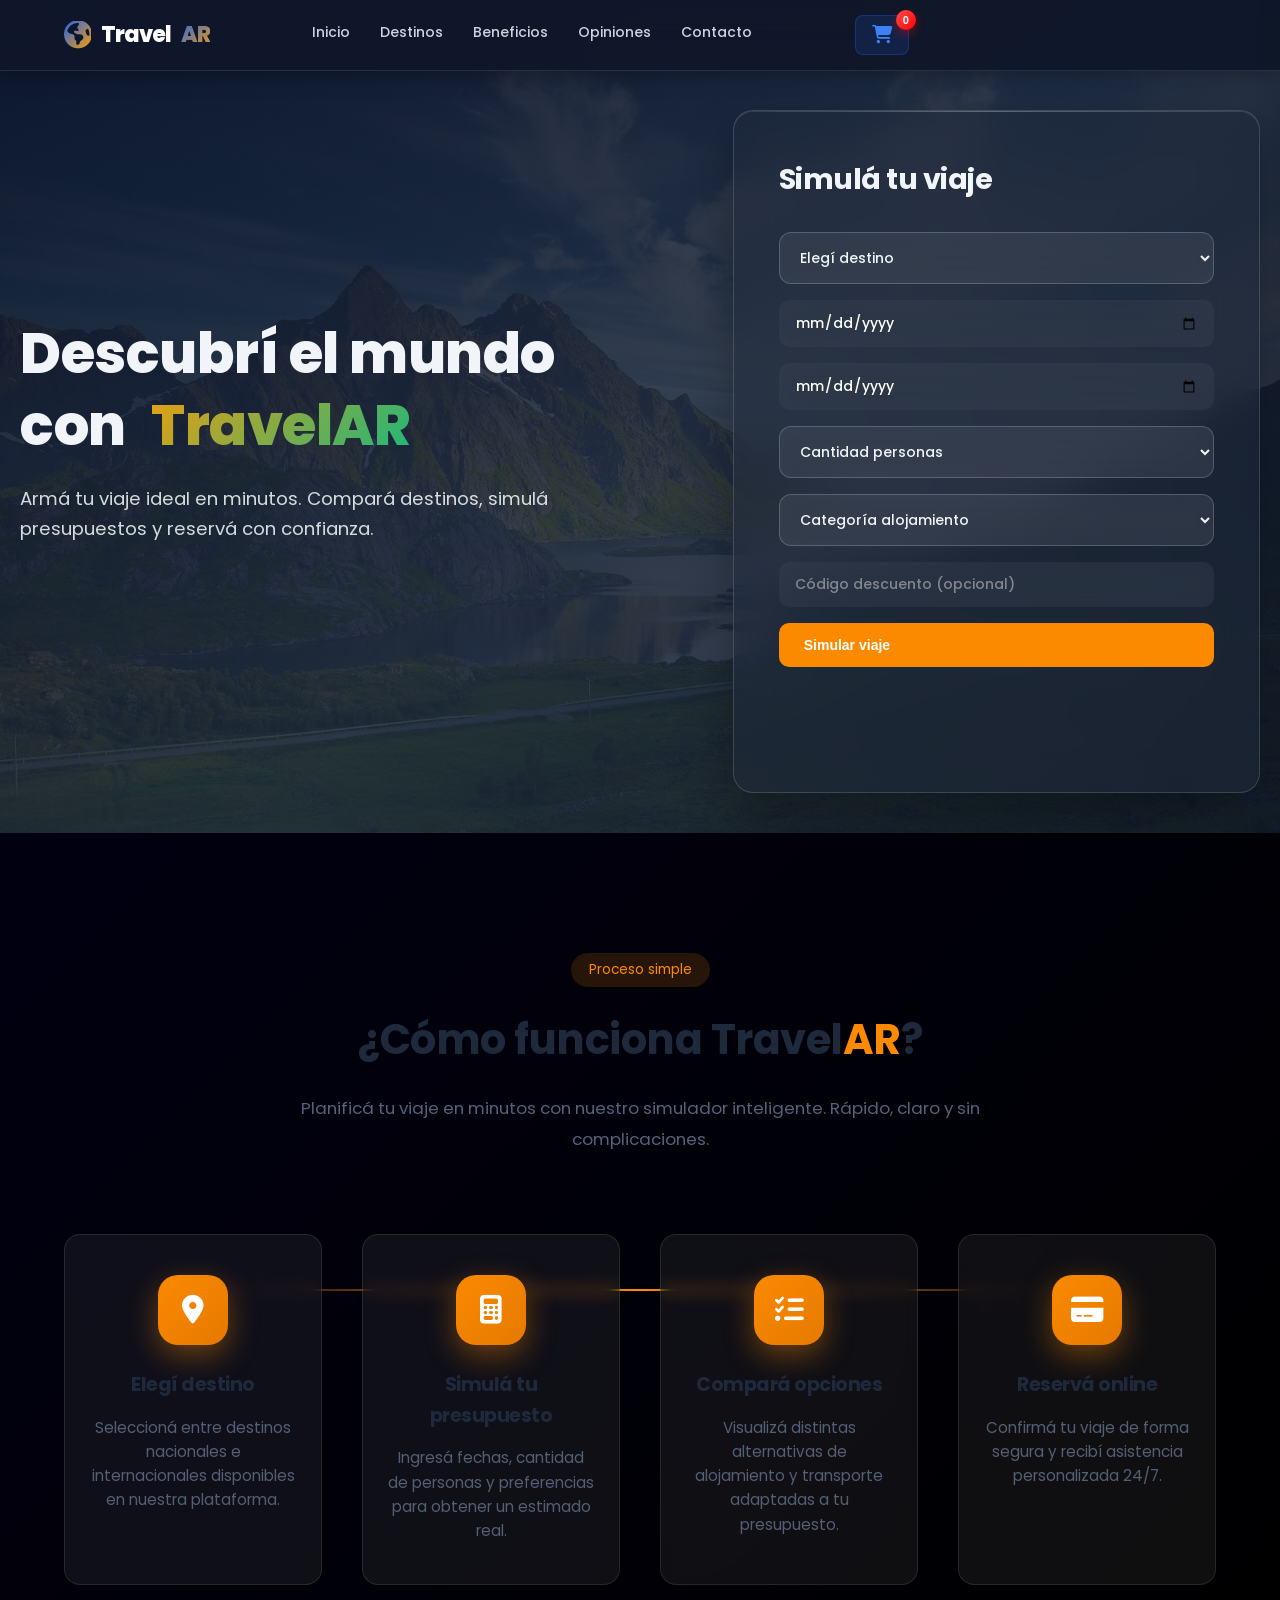
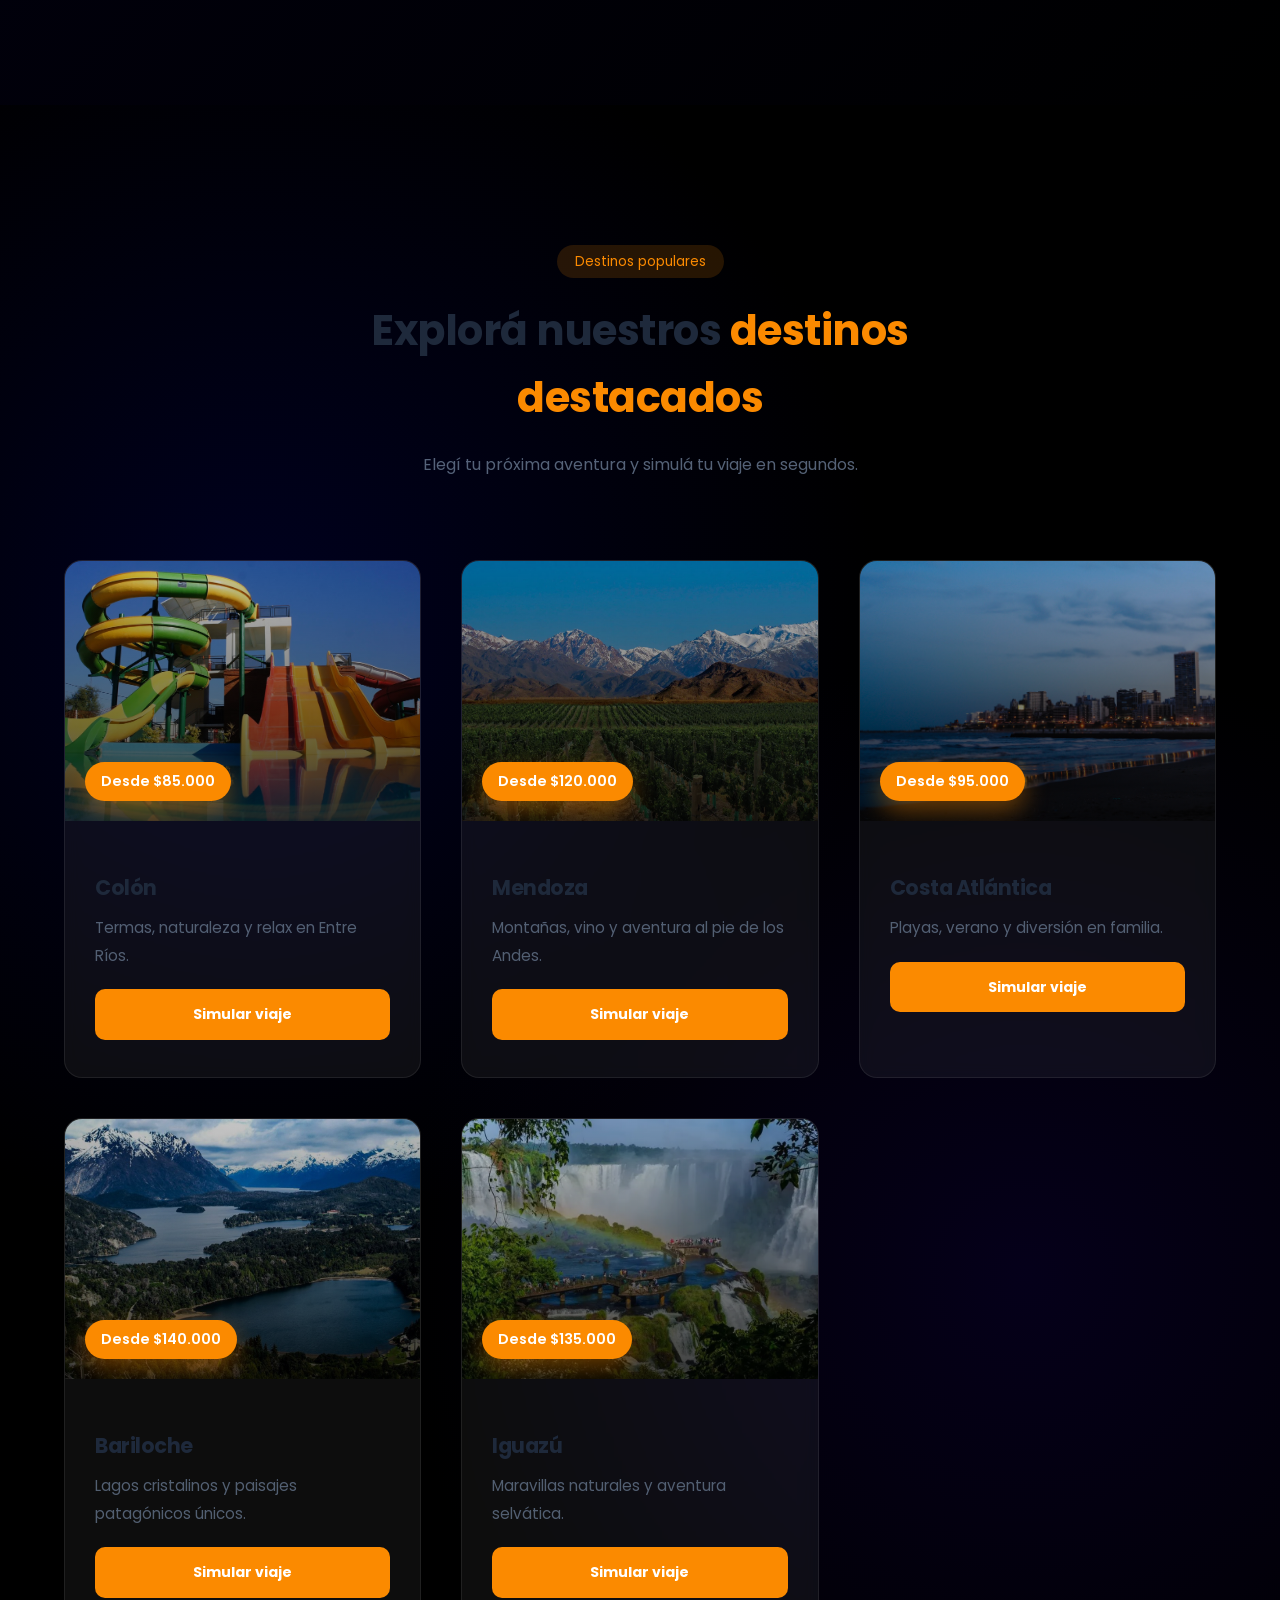
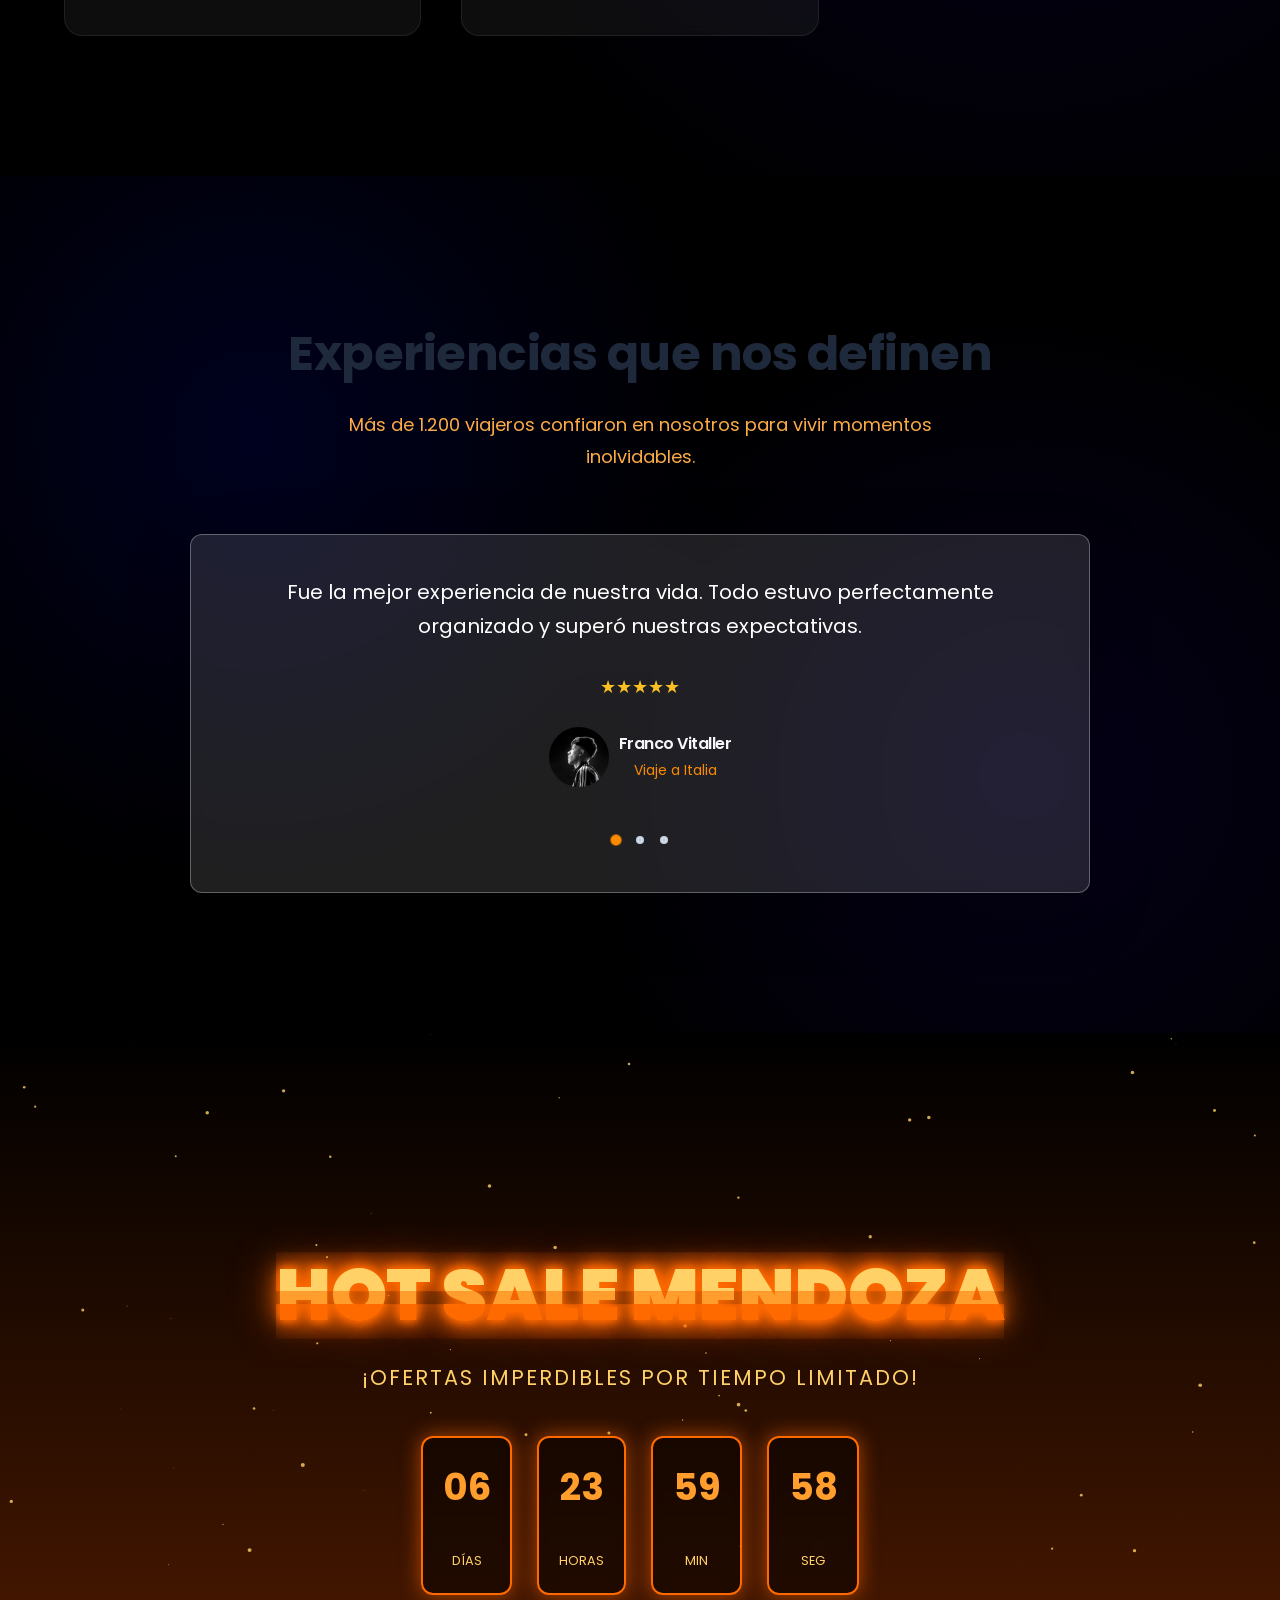
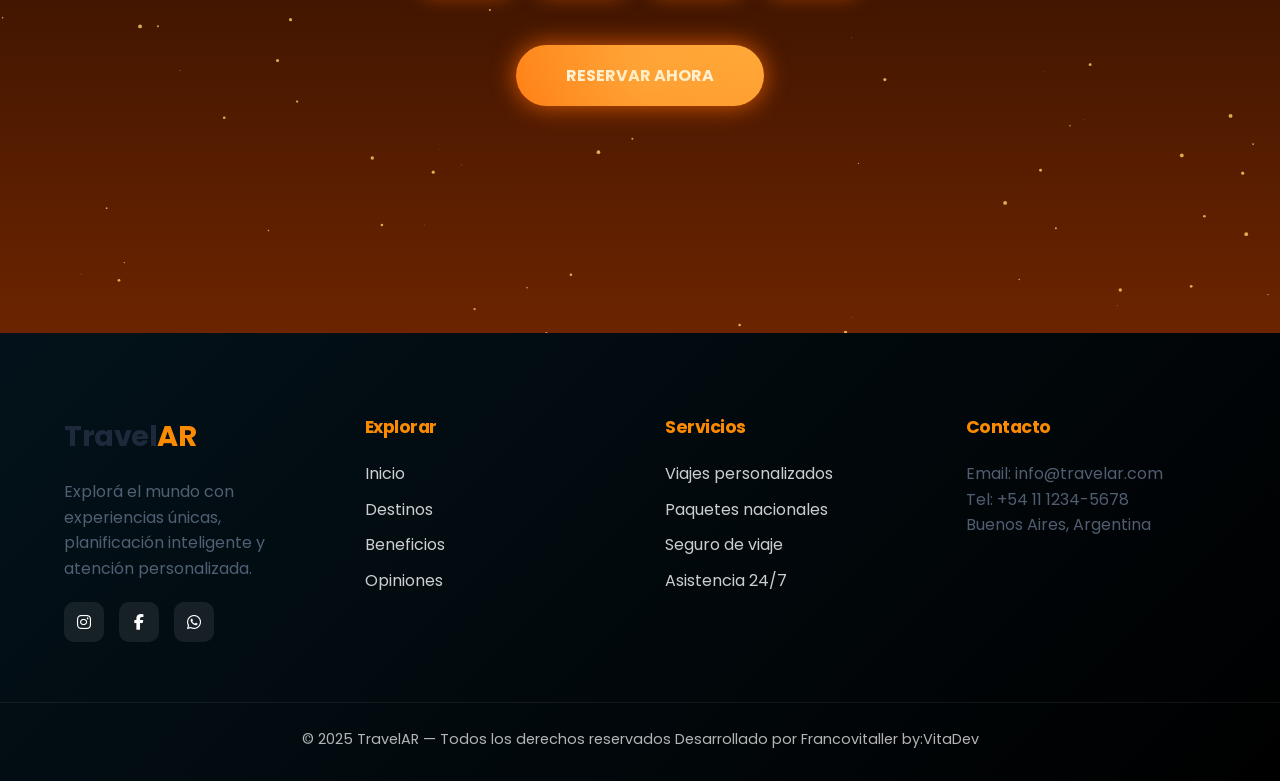
==== index.html @ c43ec0ed "TravelAR - Website" ====
<!DOCTYPE html>
<html lang="es">

<head>
    <meta charset="UTF-8">
    <title>TravelAR | Planificá tu próximo destino</title>
    <meta name="viewport" content="width=device-width, initial-scale=1.0">
    <!-- iconos y mas -->
    <link rel="stylesheet" href="https://cdnjs.cloudflare.com/ajax/libs/font-awesome/6.5.0/css/all.min.css">
    <!-- Google Fonts -->
    <link href="https://fonts.googleapis.com/css2?family=Poppins:wght@300;400;600;700&display=swap" rel="stylesheet">
    <!-- JS -->
    <script src="./scripts/logicareserva.js" defer></script>
    <script src="./scripts/app.js" defer></script>
    <script src="./scripts/animaciones.js" defer></script>
    <!-- CSS -->
    <link rel="stylesheet" href="./css/estilos.css">
</head>

<body>

    <header class="navbar">
        <div class="container nav-wrapper">

            <div class="logo">
                <i class="fa-solid fa-earth-americas"></i>
                Travel<span>AR</span>
            </div>

            <nav class="nav-menu">
                <a href="#inicio">Inicio</a>
                <a href="#destinos">Destinos</a>
                <a href="#beneficios">Beneficios</a>
                <a href="#opiniones">Opiniones</a>
                <a href="#contacto">Contacto</a>
            </nav>

<button id="abrirCarrito" class="btn-nav">
    <i class="fa-solid fa-cart-shopping"></i>
    <span id="contadorCarrito">0</span>
</button>

                    <span></span>
                    <span></span>
                    <span></span>
                </div>
            </div>

        </div>
    </header>

    <!-- hero  -->
<section class="hero-premium">

    <div class="hero-bg"></div>

    <div class="container hero-wrapper">

        <div class="hero-left">
            <h1>
                Descubrí el mundo con
                <span>TravelAR</span>
            </h1>

            <p>
                Armá tu viaje ideal en minutos. Compará destinos,
                simulá presupuestos y reservá con confianza.
            </p>
        </div>

        <div class="hero-right glass-card">
            <h3>Simulá tu viaje</h3>

            <form id="formHero" class="hero-mini-form">

                <select id="heroDestino" required>
                    <option value="">Elegí destino</option>
                </select>

                <input type="date" id="heroFechaCheckin" placeholder="Check-in" required>

                <input type="date" id="heroFechaCheckout" placeholder="Check-out" required>

                <select id="heroPersonas" required>
                    <option value="">Cantidad personas</option>
                    <option value="1">1 Persona</option>
                    <option value="2">2 Personas</option>
                    <option value="3">3 Personas</option>
                    <option value="4">4 Personas</option>
                    <option value="5">5 Personas</option>
                    <option value="6">6+ Personas</option>
                </select>

                <select id="heroCategoria" required>
                    <option value="">Categoría alojamiento</option>
                    <option value="economico">Económico</option>
                    <option value="premium">Premium</option>
                    <option value="lujo">Lujo</option>
                </select>

                <input type="text" id="heroCodigoDescuento" placeholder="Código descuento (opcional)">

                <button type="submit" id="btnSimularHero" class="btn-primary">
                    Simular viaje
                </button>

            </form>

            <div id="infoDestinoHero" class="destino-info"></div>

        </div>
    </div>
</section>

<div id="carritoDrawer" class="drawer">
    <div class="drawer-content">
        <div class="drawer-header">
            <h3>Tu carrito</h3>
            <button id="cerrarDrawer" class="btn-close">✕</button>
        </div>
        <div id="carritoItems" class="drawer-body">
        </div>
        <div class="drawer-footer">
            <div class="drawer-total">
                <strong>Total:</strong> <span id="carritoTotal">$0</span>
            </div>
            <button id="irCheckout" class="btn-primary" disabled>Ir a Pagar</button>
        </div>
    </div>
</div>
    <section class="section-how" id="como-funciona">
        <div class="container how-container">
            <div class="how-header">
                <span class="section-badge">Proceso simple</span>
                <h2>¿Cómo funciona Travel<span>AR</span>?</h2>
                <p>Planificá tu viaje en minutos con nuestro simulador inteligente. Rápido, claro y sin complicaciones.
                </p>
            </div>
            <div class="how-steps">
                <div class="how-step-card">
                    <div class="how-icon">
                        <i class="fa-solid fa-location-dot"></i>
                    </div>
                    <h3>Elegí destino</h3>
                    <p>Seleccioná entre destinos nacionales e internacionales disponibles en nuestra plataforma.</p>
                </div>
                <div class="how-step-card">
                    <div class="how-icon">
                        <i class="fa-solid fa-calculator"></i>
                    </div>
                    <h3>Simulá tu presupuesto</h3>
                    <p>Ingresá fechas, cantidad de personas y preferencias para obtener un estimado real.</p>
                </div>
                <div class="how-step-card">
                    <div class="how-icon">
                        <i class="fa-solid fa-list-check"></i>
                    </div>
                    <h3>Compará opciones</h3>
                    <p>Visualizá distintas alternativas de alojamiento y transporte adaptadas a tu presupuesto.</p>
                </div>

                <div class="how-step-card">
                    <div class="how-icon">
                        <i class="fa-solid fa-credit-card"></i>
                    </div>
                    <h3>Reservá online</h3>
                    <p>Confirmá tu viaje de forma segura y recibí asistencia personalizada 24/7.</p>
                </div>

            </div>

        </div>
    </section>
    <section class="section-destinos" id="destinos">
        <div class="container destinos-container">
            <div class="destinos-header">
                <span class="section-badge">Destinos populares</span>
                <h2>Explorá nuestros <span>destinos destacados</span></h2>
                <p>Elegí tu próxima aventura y simulá tu viaje en segundos.</p>
            </div>
            <div class="destinos-grid">
                <div class="destino-card">
                    <div class="destino-img">
                        <img src="./assets/colonentrerios.jpg" alt="Colón Entre Ríos">
                        <div class="destino-overlay"></div>
                        <div class="destino-precio">Desde $85.000</div>
                    </div>
                    <div class="destino-info">
                        <h3>Colón</h3>
                        <p>Termas, naturaleza y relax en Entre Ríos.</p>
                        <a href="#" class="btn-primary destino-btn">Simular viaje</a>
                    </div>
                </div>
                <div class="destino-card">
                    <div class="destino-img">
                        <img src="./assets/mendoza argentina.webp" alt="Mendoza Argentina">
                        <div class="destino-overlay"></div>
                        <div class="destino-precio">Desde $120.000</div>
                    </div>
                    <div class="destino-info">
                        <h3>Mendoza</h3>
                        <p>Montañas, vino y aventura al pie de los Andes.</p>
                        <a href="#" class="btn-primary destino-btn">Simular viaje</a>
                    </div>
                </div>
                <div class="destino-card">
                    <div class="destino-img">
                        <img src="./assets/Costa-Argentina-1920-4.jpg" alt="Costa Atlántica">
                        <div class="destino-overlay"></div>
                        <div class="destino-precio">Desde $95.000</div>
                    </div>
                    <div class="destino-info">
                        <h3>Costa Atlántica</h3>
                        <p>Playas, verano y diversión en familia.</p>
                        <a href="#" class="btn-primary destino-btn">Simular viaje</a>
                    </div>
                </div>
                <div class="destino-card">
                    <div class="destino-img">
                        <img src="./assets/1920_bariloche.jpg" alt="Bariloche Patagonia">
                        <div class="destino-overlay"></div>
                        <div class="destino-precio">Desde $140.000</div>
                    </div>
                    <div class="destino-info">
                        <h3>Bariloche</h3>
                        <p>Lagos cristalinos y paisajes patagónicos únicos.</p>
                        <a href="#" class="btn-primary destino-btn">Simular viaje</a>
                    </div>
                </div>
                <div class="destino-card">
                    <div class="destino-img">
                        <img src="./assets/cataratas-del-iguazu.webp" alt="Cataratas del Iguazú">
                        <div class="destino-overlay"></div>
                        <div class="destino-precio">Desde $135.000</div>
                    </div>
                    <div class="destino-info">
                        <h3>Iguazú</h3>
                        <p>Maravillas naturales y aventura selvática.</p>
                        <a href="#" class="btn-primary destino-btn">Simular viaje</a>
                    </div>
                </div>

            </div>

        </div>
    </section>
    <!-- section de comentarios de la gente -->


    <section class="seccion-mate">
        <div class="contenedor-pampa">

            <div class="encabezado-obelisco efecto-messi">
                <h2>Experiencias que nos definen</h2>
                <p>Más de 1.200 viajeros confiaron en nosotros para vivir momentos inolvidables.</p>
            </div>

            <div class="tarjeta-tilcara efecto-messi">

                <div class="historia-iguazu activa-maradona">
                    <p class="texto-calafate">
                        Fue la mejor experiencia de nuestra vida. Todo estuvo perfectamente organizado y superó nuestras
                        expectativas.
                    </p>
                    <div class="estrellas-cordoba">★★★★★</div>
                    <div class="cliente-rosario">
                        <img src="./assets/FOTO DE PERFIL.jpg" alt="cliente">
                        <div>
                            <h4>Franco Vitaller</h4>
                            <span>Viaje a Italia</span>
                        </div>
                    </div>
                </div>

                <div class="historia-iguazu">
                    <p class="texto-calafate">
                        Atención impecable y destinos increíbles. Sin dudas volveríamos a viajar con ellos.
                    </p>
                    <div class="estrellas-cordoba">★★★★★</div>
                    <div class="cliente-rosario">
                        <img src="https://i.pravatar.cc/100?img=12" alt="cliente">
                        <div>
                            <h4>Carlos Méndez</h4>
                            <span>Viaje a Grecia</span>
                        </div>
                    </div>
                </div>

                <div class="historia-iguazu">
                    <p class="texto-calafate">
                        Todo fluyó perfecto. Desde la reserva hasta el regreso, fue una experiencia premium.
                    </p>
                    <div class="estrellas-cordoba">★★★★★</div>
                    <div class="cliente-rosario">
                        <img src="https://i.pravatar.cc/100?img=45" alt="cliente">
                        <div>
                            <h4>Lucía Fernández</h4>
                            <span>Viaje a Japón</span>
                        </div>
                    </div>
                </div>

                <div class="puntos-lanus">
                    <span class="punto-bondi activo-maradona"></span>
                    <span class="punto-bondi"></span>
                    <span class="punto-bondi"></span>
                </div>

            </div>
        </div>
    </section>

    <section class="hero-section">

        <div class="parallax-bg"></div>
        <canvas id="particles"></canvas>
        <div class="overlay"></div>

        <div class="hero-content">

            <h1 class="glitch" data-text="HOT SALE MENDOZA">
                HOT SALE MENDOZA
            </h1>

            <p class="subtitle">
                ¡OFERTAS IMPERDIBLES POR TIEMPO LIMITADO!
            </p>

            <div class="countdown">
                <div class="time-box">
                    <h2 id="days">00</h2>
                    <span>DÍAS</span>
                </div>
                <div class="time-box">
                    <h2 id="hours">00</h2>
                    <span>HORAS</span>
                </div>
                <div class="time-box">
                    <h2 id="minutes">00</h2>
                    <span>MIN</span>
                </div>
                <div class="time-box">
                    <h2 id="seconds">00</h2>
                    <span>SEG</span>
                </div>
            </div>

            <a href="#" class="cta-button">
                RESERVAR AHORA
            </a>

        </div>
    </section>
    <footer id="contacto" class="footer">
        <div class="container footer-grid">

            <!-- Marca -->
            <div class="footer-brand">
                <h3>Travel<span>AR</span></h3>
                <p>Explorá el mundo con experiencias únicas, planificación inteligente y atención personalizada.</p>

                <div class="footer-social">
                    <a href="#"><i class="fa-brands fa-instagram"></i></a>
                    <a href="#"><i class="fa-brands fa-facebook-f"></i></a>
                    <a href="#"><i class="fa-brands fa-whatsapp"></i></a>
                </div>
            </div>

            <!-- Enlaces -->
            <div>
                <h4>Explorar</h4>
                <ul>
                    <li><a href="#inicio">Inicio</a></li>
                    <li><a href="#destinos">Destinos</a></li>
                    <li><a href="#beneficios">Beneficios</a></li>
                    <li><a href="#opiniones">Opiniones</a></li>
                </ul>
            </div>

            <!-- Servicios -->
            <div>
                <h4>Servicios</h4>
                <ul>
                    <li><a href="#">Viajes personalizados</a></li>
                    <li><a href="#">Paquetes nacionales</a></li>
                    <li><a href="#">Seguro de viaje</a></li>
                    <li><a href="#">Asistencia 24/7</a></li>
                </ul>
            </div>

            <!-- Contacto -->
            <div>
                <h4>Contacto</h4>
                <p>Email: info@travelar.com</p>
                <p>Tel: +54 11 1234-5678</p>
                <p>Buenos Aires, Argentina</p>
            </div>

        </div>

        <div class="footer-bottom">
            © 2025 TravelAR — Todos los derechos reservados Desarrollado por Francovitaller by:VitaDev
        </div>
    </footer>

</body>

</html>
---- css/estilos.css ----
:root {
    --primary: #2563eb;
    --primary-dark: #1e40af;
    --primary-light: #3b82f6;
    --secondary: #f59e0b;
    --accent: #10b981;
    --danger: #ef4444;
    --warning: #f97316;
    --success: #22c55e;
    --light: #f8fafc;
    --lighter: #f1f5f9;
    --gray: #64748b;
    --gray-dark: #334155;
    --dark: #1e293b;
    --darker: #0f172a;
    --transition: all 0.3s cubic-bezier(0.4, 0, 0.2, 1);
    --transition-slow: all 0.5s cubic-bezier(0.4, 0, 0.2, 1);
    --shadow: 0 4px 6px rgba(0, 0, 0, 0.1);
    --shadow-lg: 0 10px 25px rgba(0, 0, 0, 0.15);
    --shadow-xl: 0 20px 40px rgba(0, 0, 0, 0.2);
}

* {
    margin: 0;
    padding: 0;
    box-sizing: border-box;
}

html {
    scroll-behavior: smooth;
}

body {
    font-family: 'Poppins', sans-serif;
    background: linear-gradient(135deg, var(--darker) 0%, var(--dark) 100%);
    color: var(--gray-dark);
    padding-top: 70px;
    min-height: 100vh;
    line-height: 1.6;
}

.container {
    width: 90%;
    max-width: 1400px;
    margin: auto;
}

h1, h2, h3, h4, h5, h6 {
    color: var(--dark);
    font-weight: 700;
    letter-spacing: -0.5px;
}

h1 {
    font-size: 3.5rem;
    line-height: 1.2;
}

h2 {
    font-size: 2.5rem;
    margin-bottom: 30px;
    text-align: center;
}

h3 {
    font-size: 1.875rem;
}

p {
    color: var(--gray);
    line-height: 1.8;
}

/* 
   BOTONES
    */

.btn-primary {
    background: linear-gradient(135deg, var(--primary) 0%, var(--primary-light) 100%);
    color: white;
    padding: 12px 28px;
    border-radius: 8px;
    border: none;
    cursor: pointer;
    transition: var(--transition);
    text-decoration: none;
    font-weight: 600;
    font-size: 14px;
    display: inline-flex;
    align-items: center;
    gap: 8px;
    position: relative;
    overflow: hidden;
}

.btn-primary::before {
    content: '';
    position: absolute;
    top: 0;
    left: -100%;
    width: 100%;
    height: 100%;
    background: rgba(255,255,255,0.2);
    transition: var(--transition);
}

.btn-primary:hover {
    transform: translateY(-2px);
    box-shadow: 0 12px 24px rgba(37, 99, 235, 0.4);
}

.btn-primary:hover::before {
    left: 100%;
}

.btn-secondary {
    background: rgba(255, 255, 255, 0.1);
    border: 1.5px solid rgba(255, 255, 255, 0.3);
    color: white;
    padding: 11px 24px;
    border-radius: 8px;
    transition: var(--transition);
    text-decoration: none;
    font-weight: 600;
    font-size: 14px;
    display: inline-flex;
    align-items: center;
    gap: 8px;
}

.btn-secondary:hover {
    background: rgba(255, 255, 255, 0.15);
    border-color: rgba(255, 255, 255, 0.5);
    transform: translateY(-2px);
}

/* 
   NAVBAR
    */

.navbar {
    position: fixed;
    top: 0;
    width: 100%;
    z-index: 999;
    background: rgba(15, 23, 42, 0.8);
    backdrop-filter: blur(20px);
    border-bottom: 1px solid rgba(255, 255, 255, 0.1);
    transition: var(--transition);
    box-shadow: 0 4px 20px rgba(0, 0, 0, 0.3);
}

.navbar:hover {
    background: rgba(15, 23, 42, 0.95);
}

.nav-wrapper {
    display: flex;
    align-items: center;
    justify-content: space-between;
    padding: 15px 0;
}

.logo {
    font-size: 22px;
    font-weight: 800;
    letter-spacing: -1px;
    color: white;
    display: flex;
    align-items: center;
    gap: 10px;
    cursor: pointer;
    transition: var(--transition);
}

.logo:hover {
    transform: scale(1.05);
}

.logo i {
    font-size: 28px;
    background: linear-gradient(135deg, var(--primary) 0%, var(--secondary) 100%);
    -webkit-background-clip: text;
    -webkit-text-fill-color: transparent;
    background-clip: text;
}

.logo span {
    background: linear-gradient(135deg, var(--primary) 0%, var(--secondary) 100%);
    -webkit-background-clip: text;
    -webkit-text-fill-color: transparent;
    background-clip: text;
}

.nav-menu {
    display: flex;
    gap: 35px;
    list-style: none;
}

.nav-menu a {
    color: rgba(248, 250, 252, 0.8);
    text-decoration: none;
    font-weight: 500;
    font-size: 14px;
    transition: var(--transition);
    position: relative;
    padding-bottom: 5px;
}

.nav-menu a::after {
    content: '';
    position: absolute;
    bottom: 0;
    left: 0;
    width: 0;
    height: 2px;
    background: linear-gradient(90deg, var(--primary), var(--secondary));
    transition: var(--transition);
}

.nav-menu a:hover {
    color: white;
}

.nav-menu a:hover::after {
    width: 100%;
}

.btn-nav {
    background: rgba(37, 99, 235, 0.15);
    border: 1px solid rgba(37, 99, 235, 0.3);
    color: var(--primary-light);
    padding: 10px 16px;
    border-radius: 8px;
    cursor: pointer;
    transition: var(--transition);
    font-size: 18px;
    position: relative;
    display: flex;
    align-items: center;
    gap: 8px;
}

.btn-nav:hover {
    background: rgba(37, 99, 235, 0.25);
    border-color: rgba(37, 99, 235, 0.5);
    transform: translateY(-2px);
}

.btn-nav span {
    background: var(--danger);
    color: white;
    border-radius: 50%;
    width: 20px;
    height: 20px;
    display: flex;
    align-items: center;
    justify-content: center;
    font-size: 11px;
    font-weight: 700;
}

.logo i {
    color: #f59e0b;
}

.nav-menu {
    display: flex;
    align-items: center;
    gap: 30px;
}

.nav-menu a {
    position: relative;
    text-decoration: none;
    font-size: 14px;
    font-weight: 500;
    color: #cbd5e1;
    transition: 0.3s ease;
}
.nav-menu a:hover {
    color: #ffffff;
}
.nav-menu a::after {
    content: "";
    position: absolute;
    left: 0;
    bottom: -6px;
    width: 0%;
    height: 2px;
    background: linear-gradient(90deg, #f59e0b, #f97316);
    transition: 0.3s ease;
}

.nav-menu a:hover::after {
    width: 100%;
}


#btnCarrito {
    margin-left: 25px;
}

#btnCarrito {
    position: relative;
    color: #cbd5e1;
    background: rgba(255,255,255,0.08);
    border: 1px solid rgba(255,255,255,0.15);
    backdrop-filter: blur(8px);
    padding: 10px 14px;
    border-radius: 12px;
    font-size: 18px;
    cursor: pointer;
    transition: all 0.3s ease;
}

#btnCarrito:hover {
    background: rgba(255,255,255,0.15);
    transform: translateY(-2px);
}

/* Badge contador */
#contadorCarrito {
    position: absolute;
    top: -6px;
    right: -8px;
    background: linear-gradient(135deg, #ff4d4d, #ff0000);
    color: white;
    font-size: 11px;
    font-weight: 600;
    padding: 4px 7px;
    border-radius: 50%;
    box-shadow: 0 4px 10px rgba(255,0,0,0.4);
}

/* =========================
   DRAWER PREMIUM
========================= */

.drawer {
    position: fixed;
    top: 0;
    right: -420px;
    width: 380px;
    height: 100vh;

    background: linear-gradient(
        180deg,
        #0f172a 0%,
        #111827 100%
    );

    color: #f1f5f9;

    box-shadow: -15px 0 40px rgba(0,0,0,0.45);
    transition: right 0.4s cubic-bezier(.77,0,.18,1);
    z-index: 9999;

    display: flex;
    flex-direction: column;
}

.drawer.open {
    right: 0;
}


.drawer-header {
    padding: 25px;
    border-bottom: 1px solid rgba(255,255,255,0.08);

    display: flex;
    justify-content: space-between;
    align-items: center;
}

.drawer-header h3 {
    font-size: 20px;
    font-weight: 600;
    letter-spacing: 0.5px;
}

#cerrarDrawer {
    background: none;
    border: none;
    color: #cbd5e1;
    font-size: 18px;
    cursor: pointer;
    transition: 0.3s ease;
}

#cerrarDrawer:hover {
    color: #ffffff;
    transform: rotate(90deg);
}

/* Containers */
.checkout-container,
.confirmacion-container,
.mis-reservas-container {
    padding: 40px 0 80px;
}

/* Checkout layout */
.checkout-content {
    display: grid;
    grid-template-columns: 1fr 360px;
    gap: 28px;
    align-items: start;
}

.checkout-form {
    background: linear-gradient(180deg, rgba(255,255,255,0.02), rgba(255,255,255,0.015));
    border: 1px solid rgba(255,255,255,0.04);
    padding: 26px;
    border-radius: 12px;
    box-shadow: var(--shadow-lg);
}

.checkout-resumen-side .sticky-resumen {
    position: sticky;
    top: 100px;
    background: rgba(255,255,255,0.02);
    padding: 18px;
    border-radius: 10px;
    border: 1px solid rgba(255,255,255,0.04);
}

.checkout-header {
    display: flex;
    align-items: center;
    justify-content: space-between;
    gap: 20px;
    margin-bottom: 20px;
}

.checkout-header h1 {
    font-size: 1.9rem;
    color: white;
}

.checkout-steps {
    list-style: none;
    display: flex;
    gap: 10px;
    align-items: center;
}

.checkout-steps .step {
    background: rgba(255,255,255,0.03);
    color: rgba(255,255,255,0.7);
    padding: 8px 12px;
    border-radius: 10px;
    font-weight: 600;
    font-size: 13px;
}

.checkout-steps .step.active {
    background: linear-gradient(90deg, var(--primary), var(--secondary));
    color: white;
    box-shadow: var(--shadow);
}

/* Form groups */
.form-group {
    margin-bottom: 14px;
}

.form-group label {
    display: block;
    font-size: 13px;
    color: rgba(255,255,255,0.85);
    margin-bottom: 6px;
    font-weight: 600;
}

.form-group input,
.form-group select {
    width: 100%;
    padding: 10px 12px;
    border-radius: 8px;
    border: 1px solid rgba(255,255,255,0.06);
    background: rgba(255,255,255,0.02);
    color: white;
    outline: none;
    transition: var(--transition);
}

.form-group input:focus,
.form-group select:focus {
    border-color: rgba(37,99,235,0.6);
    box-shadow: 0 6px 18px rgba(59,130,246,0.06);
}

.form-row {
    display: flex;
    gap: 12px;
}

.btn-large {
    padding: 14px 20px;
    font-size: 15px;
}

/* Resumen lateral */
.resumen-lateral {
    display: flex;
    flex-direction: column;
    gap: 12px;
}

.resumen-lateral .resumen-item {
    display: flex;
    justify-content: space-between;
    padding: 10px;
    border-radius: 8px;
    background: rgba(255,255,255,0.015);
    color: rgba(255,255,255,0.9);
}

.resumen-lateral .total-final {
    font-weight: 800;
    font-size: 1.15rem;
    color: white;
}

/* Confirmación */
.confirmacion-header {
    text-align: center;
    margin-bottom: 26px;
}

.confirmacion-header .icono-exito {
    width: 84px;
    height: 84px;
    border-radius: 50%;
    background: linear-gradient(135deg, rgba(34,197,94,0.12), rgba(16,185,129,0.08));
    display: inline-flex;
    align-items: center;
    justify-content: center;
    margin-bottom: 10px;
    color: var(--accent);
    font-size: 34px;
    box-shadow: 0 10px 30px rgba(16,185,129,0.06);
}

.confirmacion-content {
    display: grid;
    grid-template-columns: 1fr;
    gap: 18px;
}

.confirmacion-seccion {
    background: rgba(255,255,255,0.02);
    border: 1px solid rgba(255,255,255,0.04);
    padding: 18px;
    border-radius: 10px;
}

.confirmacion-datos .dato-item {
    display: flex;
    justify-content: space-between;
    padding: 8px 0;
    border-bottom: 1px dashed rgba(255,255,255,0.03);
}

.confirmacion-datos .dato-item:last-child { border-bottom: none; }

.reservas-confirmadas .reserva-card {
    display: flex;
    gap: 12px;
    align-items: center;
    padding: 12px;
    border-radius: 8px;
    background: rgba(255,255,255,0.015);
    margin-bottom: 10px;
}

.reservas-confirmadas .reserva-card img {
    width: 76px;
    height: 56px;
    object-fit: cover;
    border-radius: 6px;
}

.confirmacion-acciones {
    display: flex;
    gap: 12px;
    margin-top: 6px;
}

.confirmacion-notas {
    margin-top: 6px;
    background: rgba(255,255,255,0.015);
    padding: 12px;
    border-radius: 10px;
}

/* Mis reservas */
.historial-reservas {
    display: grid;
    grid-template-columns: repeat(auto-fit, minmax(260px, 1fr));
    gap: 16px;
    margin-top: 18px;
}

.historial-reservas .reserva-item {
    background: rgba(255,255,255,0.02);
    padding: 12px;
    border-radius: 10px;
    border: 1px solid rgba(255,255,255,0.04);
    display: flex;
    flex-direction: column;
    gap: 10px;
}

.reserva-item .meta {
    display: flex;
    justify-content: space-between;
    gap: 8px;
    align-items: center;
}

.mis-reservas-header h1 {
    display: flex;
    gap: 10px;
    align-items: center;
    color: white;
}

/* Responsive */
@media (max-width: 900px) {
    .checkout-content {
        grid-template-columns: 1fr;
    }

    .checkout-resumen-side {
        order: 2;
    }

    .checkout-form { padding: 18px; }
}

@media (max-width: 480px) {
    .form-row { flex-direction: column; }
    .checkout-steps { gap: 6px; font-size: 12px; }
}

/* =========================
   CONTENIDO
========================= */

#drawerContenido {
    flex: 1;
    overflow-y: auto;
    padding: 25px;
}

/* Estilo automático para cada item renderizado */
#drawerContenido > div {
    background: rgba(255,255,255,0.05);
    border: 1px solid rgba(255,255,255,0.08);
    padding: 15px;
    border-radius: 14px;
    margin-bottom: 15px;
    transition: 0.3s ease;
}

#drawerContenido > div:hover {
    background: rgba(255,255,255,0.08);
    transform: translateY(-3px);
}

/* Texto */
#drawerContenido p {
    margin: 4px 0;
    font-size: 14px;
}

/* Botón eliminar */
#drawerContenido button {
    margin-top: 8px;
    background: rgba(255,0,0,0.15);
    border: none;
    color: #ff6b6b;
    padding: 6px 10px;
    border-radius: 8px;
    cursor: pointer;
    font-size: 12px;
    transition: 0.3s ease;
}

#drawerContenido button:hover {
    background: rgba(255,0,0,0.3);
    color: white;
}

/* Scroll personalizado */
#drawerContenido::-webkit-scrollbar {
    width: 6px;
}

#drawerContenido::-webkit-scrollbar-thumb {
    background: rgba(255,255,255,0.2);
    border-radius: 10px;
}

/* =========================
   FOOTER
========================= */

.drawer-footer {
    padding: 25px;
    border-top: 1px solid rgba(255,255,255,0.08);
}

.drawer-footer p {
    font-size: 15px;
    font-weight: 500;
    margin-bottom: 15px;
}

/* Total destacado */
#drawerTotal {
    font-size: 18px;
    font-weight: 700;
    color: #fbbf24;
}

/* Botón checkout premium */
.drawer-footer .btn-primary {
    width: 100%;
    padding: 12px;
    border-radius: 12px;
    font-weight: 600;
    font-size: 14px;

    background: linear-gradient(135deg, #f59e0b, #f97316);
    border: none;
    transition: 0.3s ease;
}

.drawer-footer .btn-primary:hover {
    transform: translateY(-2px);
    box-shadow: 0 10px 25px rgba(249,115,22,0.4);
}

.hero-premium {
    position: relative;
    background-image: url(/assets/Heroweb-travelar.jpg);
    background-size: cover;
    background-position: center;
    background-repeat: no-repeat;
    height: auto;
    display: flex;
    align-items: center;
    justify-content: center;
    color: white;
    overflow: hidden;
    padding: 40px 20px;
}

.hero-premium::before {
    content: "";
    position: absolute;
    inset: 0;
    background: linear-gradient(135deg,
            rgba(15, 23, 42, 0.92) 0%,
            rgba(30, 41, 59, 0.88) 50%,
            rgba(15, 23, 42, 0.90) 100%);
    z-index: 1;
}

.hero-premium>* {
    position: relative;
    z-index: 2;
}

.hero-wrapper {
    display: grid;
    grid-template-columns: 1.2fr 1fr;
    gap: 80px;
    align-items: center;
    max-width: 1400px;
    width: 100%;
    margin: 0 auto;
}

.hero-left {
    animation: slideInLeft 0.8s cubic-bezier(0.34, 1.56, 0.64, 1);
}

.hero-left h1 {
    font-size: 3.5rem;
    font-weight: 800;
    line-height: 1.2;
    margin-bottom: 20px;
    letter-spacing: -0.5px;
    color: #f1f5f9;
}

.hero-left h1 span {
    display: inline-block;
    background: linear-gradient(135deg, var(--secondary) 0%, var(--accent) 100%);
    -webkit-background-clip: text;
    -webkit-text-fill-color: transparent;
    background-clip: text;
    position: relative;
    padding: 5px 15px;
}

.hero-left p {
    font-size: 1.15rem;
    line-height: 1.6;
    color: rgba(248, 250, 252, 0.85);
    margin: 20px 0 40px 0;
    max-width: 550px;
    animation: fadeUp 1.2s ease 0.3s both;
}

.hero-buttons {
    display: flex;
    gap: 20px;
    margin-bottom: 50px;
    flex-wrap: wrap;
    animation: fadeUp 1.4s ease 0.4s both;
}

.btn-outline {
    border: 2px solid rgba(248, 250, 252, 0.4);
    padding: 14px 32px;
    border-radius: 10px;
    color: #f1f5f9;
    text-decoration: none;
    font-weight: 600;
    font-size: 15px;
    transition: var(--transition);
    position: relative;
    overflow: hidden;
}

.btn-outline::before {
    content: '';
    position: absolute;
    inset: 0;
    background: rgba(255, 255, 255, 0.1);
    opacity: 0;
    transition: opacity var(--transition);
}

.btn-outline:hover {
    border-color: var(--secondary);
    transform: translateY(-4px);
    box-shadow: 0 10px 30px rgba(245, 158, 11, 0.2);
}

.hero-stats {
    display: flex;
    gap: 60px;
    animation: fadeUp 1.6s ease 0.5s both;
    margin-top: 30px;
}

.hero-stat-item {
    display: flex;
    flex-direction: column;
}

.hero-stat-item h3 {
    font-size: 2rem;
    font-weight: 800;
    background: linear-gradient(135deg, var(--secondary), var(--accent));
    -webkit-background-clip: text;
    -webkit-text-fill-color: transparent;
    background-clip: text;
    margin-bottom: 5px;
}

.hero-stat-item p {
    font-size: 13px;
    color: rgba(248, 250, 252, 0.7);
    font-weight: 500;
    text-transform: uppercase;
    letter-spacing: 0.5px;
}

.glass-card {
    background: rgba(30, 41, 59, 0.50);
    backdrop-filter: blur(20px);
    border: 1px solid rgba(248, 250, 252, 0.15);
    border-radius: 20px;
    padding: 45px;
    box-shadow: 0 25px 50px rgba(0, 0, 0, 0.3),
                inset 0 1px 0 rgba(255, 255, 255, 0.1);
    animation: slideInRight 0.8s cubic-bezier(0.34, 1.56, 0.64, 1);
    position: relative;
    overflow: hidden;
}

.glass-card::before {
    content: '';
    position: absolute;
    top: 0;
    left: 0;
    right: 0;
    height: 1px;
    background: linear-gradient(90deg, transparent, rgba(255,255,255,0.2), transparent);
}

.glass-card h3 {
    font-size: 1.8rem;
    font-weight: 700;
    margin-bottom: 30px;
    color: #f1f5f9;
    letter-spacing: -0.5px;
}

.hero-mini-form {
    display: flex;
    flex-direction: column;
    gap: 16px;
}

.hero-mini-form input,
.hero-mini-form select {
    padding: 14px 16px;
    border-radius: 12px;
    border: 1.5px solid rgba(248, 250, 252, 0.2);
    background: rgba(255, 255, 255, 0.08);
    color: #f1f5f9;
    backdrop-filter: blur(10px);
    font-size: 14px;
    font-weight: 500;
    transition: var(--transition);
}

.hero-mini-form input::placeholder,
.hero-mini-form select::placeholder {
    color: rgba(248, 250, 252, 0.5);
}

.hero-mini-form input:focus,
.hero-mini-form select:focus {
    outline: none;
    border-color: var(--secondary);
    background: rgba(255, 255, 255, 0.12);
    box-shadow: 0 0 0 3px rgba(245, 158, 11, 0.1);
    transform: translateY(-2px);
}

#heroResultado {
    margin-top: 25px;
    animation: slideDown 0.5s cubic-bezier(0.34, 1.56, 0.64, 1);
}

.hero-cotizacion {
    background: rgba(255, 255, 255, 0.06);
    backdrop-filter: blur(15px);
    border: 1px solid rgba(248, 250, 252, 0.12);
    padding: 25px;
    border-radius: 16px;
    color: #f1f5f9;
    box-shadow: 0 15px 35px rgba(0, 0, 0, 0.2),
                inset 0 1px 0 rgba(255, 255, 255, 0.08);
}

.resumen-linea {
    display: flex;
    justify-content: space-between;
    align-items: center;
    margin: 12px 0;
    padding: 8px 0;
    font-size: 14px;
    color: rgba(248, 250, 252, 0.85);
}

.resumen-linea strong {
    font-weight: 600;
}

.resumen-linea.total {
    font-weight: 800;
    font-size: 20px;
    color: #f1f5f9;
    padding-top: 15px;
    margin-top: 15px;
    border-top: 1px solid rgba(248, 250, 252, 0.1);
}

.resumen-linea.total span {
    background: linear-gradient(135deg, var(--secondary), var(--accent));
    -webkit-background-clip: text;
    -webkit-text-fill-color: transparent;
    background-clip: text;
    font-weight: 800;
}

.resumen-linea.descuento {
    color: var(--accent);
    font-weight: 600;
}

.cuotas {
    margin-top: 15px;
    padding-top: 15px;
    border-top: 1px solid rgba(248, 250, 252, 0.1);
    font-size: 13px;
    color: rgba(248, 250, 252, 0.7);
    font-weight: 500;
}

@keyframes fadeIn {
    from {
        opacity: 0;
        transform: translateY(10px);
    }
    to {
        opacity: 1;
        transform: translateY(0);
    }
}

@keyframes fadeUp {
    from {
        opacity: 0;
        transform: translateY(30px);
    }
    to {
        opacity: 1;
        transform: translateY(0);
    }
}

@keyframes slideInLeft {
    from {
        opacity: 0;
        transform: translateX(-60px);
    }
    to {
        opacity: 1;
        transform: translateX(0);
    }
}

@keyframes slideInRight {
    from {
        opacity: 0;
        transform: translateX(60px);
    }
    to {
        opacity: 1;
        transform: translateX(0);
    }
}

@keyframes slideDown {
    from {
        opacity: 0;
        transform: translateY(-10px);
    }
    to {
        opacity: 1;
        transform: translateY(0);
    }
}

/* =========================
   ALERTS & NOTIFICATIONS
========================= */

.alert {
    padding: 16px 20px;
    border-radius: 12px;
    margin: 15px 0;
    border-left: 4px solid;
    display: flex;
    align-items: center;
    gap: 12px;
    animation: slideDown 0.5s ease;
    font-size: 14px;
    font-weight: 500;
}

.alert-error {
    background: rgba(239, 68, 68, 0.1);
    border-left-color: var(--danger);
    color: #fecaca;
}

.alert-success {
    background: rgba(16, 185, 129, 0.1);
    border-left-color: var(--success);
    color: #86efac;
}

.alert-info {
    background: rgba(59, 130, 246, 0.1);
    border-left-color: var(--primary);
    color: #bfdbfe;
}

.alert-warning {
    background: rgba(245, 158, 11, 0.1);
    border-left-color: var(--warning);
    color: #fcd34d;
}

/* =========================
   FORM INPUTS & SELECT
========================= */

input[type="text"],
input[type="email"],
input[type="tel"],
input[type="date"],
input[type="number"],
select,
textarea {
    padding: 12px 16px;
    border: 1.5px solid var(--gray-3);
    border-radius: 10px;
    background: rgba(255, 255, 255, 0.05);
    color: #ffffff;
    font-size: 14px;
    font-family: inherit;
    transition: var(--transition);
}

input[type="text"]::placeholder,
input[type="email"]::placeholder,
input[type="tel"]::placeholder,
select::placeholder,
textarea::placeholder {
    color: rgba(222, 222, 223, 0.5);
}

input[type="text"]:focus,
input[type="email"]:focus,
input[type="tel"]:focus,
input[type="date"]:focus,
input[type="number"]:focus,
select:focus,
textarea:focus {
    outline: none;
    border-color: var(--primary);
    background: rgba(80, 80, 80, 0.08);
    box-shadow: 0 0 0 3px rgba(37, 99, 235, 0.1);
}

input[type="checkbox"],
input[type="radio"] {
    width: 18px;
    height: 18px;
    margin-right: 8px;
    cursor: pointer;
    accent-color: var(--secondary);
}
.extras-list {
    list-style: none;
    display: flex;
    color: #000000;
    flex-wrap: wrap;
}

/* =========================
   CARDS & COMPONENTS
========================= */

.card {
    background: rgba(30, 41, 59, 0.4);
    border: 1px solid rgba(248, 250, 252, 0.1);
    border-radius: 16px;
    padding: 24px;
    transition: var(--transition);
}

.card:hover {
    border-color: rgba(248, 250, 252, 0.2);
    background: rgba(30, 41, 59, 0.5);
    transform: translateY(-4px);
    box-shadow: 0 15px 40px rgba(0, 0, 0, 0.2);
}

.card-header {
    font-size: 18px;
    font-weight: 700;
    margin-bottom: 16px;
    color: #f1f5f9;
}

.card-body {
    font-size: 14px;
    color: rgba(248, 250, 252, 0.8);
    line-height: 1.6;
}

/* =========================
   STEPS & PROGRESS
========================= */

.steps-container {
    display: flex;
    gap: 20px;
    margin-bottom: 40px;
    justify-content: space-between;
    position: relative;
}

.steps-container::before {
    content: '';
    position: absolute;
    top: 20px;
    left: 0;
    right: 0;
    height: 2px;
    background: rgba(248, 250, 252, 0.1);
    z-index: 0;
}

.step {
    flex: 1;
    position: relative;
    z-index: 1;
    text-align: center;
}

.step-indicator {
    width: 44px;
    height: 44px;
    border-radius: 50%;
    background: rgba(248, 250, 252, 0.1);
    border: 2px solid rgba(248, 250, 252, 0.2);
    display: flex;
    align-items: center;
    justify-content: center;
    margin: 0 auto 12px;
    font-weight: 700;
    color: rgba(248, 250, 252, 0.6);
    transition: var(--transition);
}

.step.active .step-indicator {
    background: var(--secondary);
    border-color: var(--secondary);
    color: white;
    box-shadow: 0 0 0 8px rgba(245, 158, 11, 0.15);
}

.step.completed .step-indicator {
    background: var(--success);
    border-color: var(--success);
    color: white;
}

.step-label {
    font-size: 13px;
    font-weight: 600;
    color: rgba(248, 250, 252, 0.6);
    text-transform: uppercase;
    letter-spacing: 0.5px;
}

.step.active .step-label {
    color: var(--secondary);
}

/* responsive de hero */
@media (max-width: 1100px) {

    .hero-wrapper {
        grid-template-columns: 1fr;
        gap: 50px;
        text-align: center;
    }

    .hero-left {
        display: flex;
        flex-direction: column;
        align-items: center;
    }

    .hero-left h1 {
        font-size: 2.6rem;
        line-height: 1.4;
    }

    .hero-left p {
        max-width: 600px;
    }

    .hero-buttons {
        justify-content: center;
        flex-wrap: wrap;
    }

    .hero-stats {
        justify-content: center;
        flex-wrap: wrap;
        gap: 30px;
    }

    .glass-card {
        max-width: 500px;
        margin: 0 auto;
    }
}

@media (max-width: 768px) {

    .navbar {
        padding: 14px 0;
    }

    .hero-premium {
        height: auto;
        padding: 120px 20px 80px 20px;
    }

    .hero-left h1 {
        font-size: 2.1rem;
    }

    .hero-left h1 span {
        padding: 6px 14px;
        font-size: 1rem;
    }

    .hero-left p {
        font-size: 1rem;
    }

    .hero-buttons {
        flex-direction: column;
        gap: 15px;
        width: 100%;
    }

    .btn-primary,
    .btn-outline {
        width: 100%;
        text-align: center;
    }

    .hero-stats {
        flex-direction: column;
        gap: 20px;
    }

    .glass-card {
        padding: 25px;
    }

    .hero-mini-form input {
        font-size: 0.95rem;
    }

}

@media (max-width: 480px) {

    .hero-left h1 {
        font-size: 1.8rem;
    }

    .hero-left p {
        font-size: 0.95rem;
    }

    .glass-card {
        padding: 20px;
    }

    /* Mobile Responsive */
    .nav-menu {
        gap: 15px;
    }

    .drawer {
        width: 100%;
        right: -100%;
    }

    .hero-wrapper {
        grid-template-columns: 1fr;
    }

    .steps-container {
        gap: 10px;
    }

    .step-indicator {
        width: 36px;
        height: 36px;
        font-size: 12px;
    }

}

/* =========================
   CHECKOUT PAGE STYLES
========================= */

.checkout-container {
    min-height: 100vh;
    padding: 100px 20px 40px;
    background: linear-gradient(135deg, #0f172a 0%, #1e293b 100%);
}

.checkout-wrapper {
    max-width: 1000px;
    margin: 0 auto;
}

.checkout-header {
    text-align: center;
    margin-bottom: 50px;
}

.checkout-header h1 {
    font-size: 2.5rem;
    font-weight: 800;
    color: #f1f5f9;
    margin-bottom: 10px;
}

.checkout-header p {
    color: rgba(248, 250, 252, 0.7);
    font-size: 16px;
}

.checkout-content {
    display: grid;
    grid-template-columns: 2fr 1fr;
    gap: 40px;
}

.checkout-form {
    background: rgba(30, 41, 59, 0.4);
    border: 1px solid rgba(248, 250, 252, 0.1);
    border-radius: 16px;
    padding: 40px;
}

.checkout-form h3 {
    font-size: 1.5rem;
    color: #f1f5f9;
    margin-bottom: 25px;
    font-weight: 700;
}

.form-group {
    margin-bottom: 20px;
}

.form-group label {
    display: block;
    margin-bottom: 8px;
    color: #f1f5f9;
    font-weight: 600;
    font-size: 14px;
}

.form-group input,
.form-group select {
    width: 100%;
}

.form-row {
    display: grid;
    grid-template-columns: 1fr 1fr;
    gap: 15px;
}

.checkout-sidebar {
    background: rgba(30, 41, 59, 0.4);
    border: 1px solid rgba(248, 250, 252, 0.1);
    border-radius: 16px;
    padding: 30px;
    height: fit-content;
    position: sticky;
    top: 100px;
}

.checkout-summary {
    margin-bottom: 25px;
}

.checkout-summary h3 {
    font-size: 1.2rem;
    color: #f1f5f9;
    margin-bottom: 20px;
    font-weight: 700;
}

.summary-item {
    display: flex;
    justify-content: space-between;
    margin-bottom: 12px;
    padding-bottom: 12px;
    border-bottom: 1px solid rgba(248, 250, 252, 0.1);
    font-size: 14px;
    color: rgba(248, 250, 252, 0.8);
}

.summary-item strong {
    color: #f1f5f9;
    font-weight: 600;
}

.summary-total {
    display: flex;
    justify-content: space-between;
    align-items: center;
    padding-top: 15px;
    border-top: 2px solid rgba(248, 250, 252, 0.2);
    font-size: 18px;
    font-weight: 800;
    color: #f1f5f9;
    margin-bottom: 25px;
}

.summary-total span {
    background: linear-gradient(135deg, var(--secondary), var(--accent));
    -webkit-background-clip: text;
    -webkit-text-fill-color: transparent;
    background-clip: text;
    font-size: 22px;
}

/* =========================
   CONFIRMACION PAGE STYLES
========================= */

.confirmacion-container {
    min-height: 100vh;
    padding: 100px 20px 40px;
    background: linear-gradient(135deg, #0f172a 0%, #1e293b 100%);
}

.confirmacion-wrapper {
    max-width: 800px;
    margin: 0 auto;
}

.confirmacion-success {
    text-align: center;
    margin-bottom: 50px;
}

.confirmacion-icon {
    width: 100px;
    height: 100px;
    margin: 0 auto 25px;
    border-radius: 50%;
    background: rgba(16, 185, 129, 0.15);
    display: flex;
    align-items: center;
    justify-content: center;
    font-size: 50px;
    color: var(--success);
    animation: bounceIn 0.6s cubic-bezier(0.34, 1.56, 0.64, 1);
}

.confirmacion-success h1 {
    font-size: 2.2rem;
    color: #f1f5f9;
    margin-bottom: 10px;
    font-weight: 800;
}

.confirmacion-success p {
    color: rgba(248, 250, 252, 0.7);
    font-size: 16px;
    line-height: 1.6;
}

.confirmacion-number {
    background: rgba(30, 41, 59, 0.5);
    border: 2px solid rgba(245, 158, 11, 0.3);
    border-radius: 12px;
    padding: 20px;
    margin-bottom: 30px;
    text-align: center;
}

.confirmacion-number label {
    display: block;
    color: rgba(248, 250, 252, 0.6);
    font-size: 13px;
    font-weight: 600;
    text-transform: uppercase;
    letter-spacing: 0.5px;
    margin-bottom: 10px;
}

.confirmacion-number span {
    font-size: 28px;
    font-weight: 800;
    color: var(--secondary);
    letter-spacing: 2px;
    font-family: 'Courier New', monospace;
}

.confirmacion-details {
    background: rgba(30, 41, 59, 0.4);
    border: 1px solid rgba(248, 250, 252, 0.1);
    border-radius: 16px;
    padding: 30px;
    margin-bottom: 30px;
}

.confirmacion-details h3 {
    font-size: 1.2rem;
    color: #f1f5f9;
    margin-bottom: 20px;
    font-weight: 700;
}

.detail-row {
    display: flex;
    justify-content: space-between;
    padding: 12px 0;
    border-bottom: 1px solid rgba(248, 250, 252, 0.1);
    font-size: 14px;
    color: rgba(248, 250, 252, 0.8);
}

.detail-row:last-child {
    border-bottom: none;
}

.detail-row strong {
    color: #f1f5f9;
    font-weight: 600;
}

.confirmacion-actions {
    display: flex;
    gap: 15px;
    justify-content: center;
    flex-wrap: wrap;
}

.confirmacion-actions button {
    padding: 12px 30px;
    border: none;
    border-radius: 10px;
    font-weight: 600;
    font-size: 14px;
    cursor: pointer;
    transition: var(--transition);
}

/* =========================
   CARRITO PAGE STYLES
========================= */

.carrito-container {
    min-height: 100vh;
    padding: 100px 20px 40px;
    background: linear-gradient(135deg, #0f172a 0%, #1e293b 100%);
}

.carrito-wrapper {
    max-width: 1000px;
    margin: 0 auto;
}

.carrito-header {
    text-align: center;
    margin-bottom: 50px;
}

.carrito-header h1 {
    font-size: 2.5rem;
    font-weight: 800;
    color: #f1f5f9;
    margin-bottom: 10px;
}

.carrito-content {
    display: grid;
    grid-template-columns: 2fr 1fr;
    gap: 40px;
}

.carrito-items {
    background: rgba(30, 41, 59, 0.4);
    border: 1px solid rgba(248, 250, 252, 0.1);
    border-radius: 16px;
    padding: 30px;
}

.carrito-items h3 {
    font-size: 1.3rem;
    color: #f1f5f9;
    margin-bottom: 25px;
    font-weight: 700;
}

.carrito-item {
    background: rgba(255, 255, 255, 0.05);
    border: 1px solid rgba(248, 250, 252, 0.1);
    border-radius: 12px;
    padding: 20px;
    margin-bottom: 15px;
    display: flex;
    justify-content: space-between;
    align-items: flex-start;
    transition: var(--transition);
}

.carrito-item:hover {
    background: rgba(255, 255, 255, 0.08);
    transform: translateX(5px);
}

.item-details {
    flex: 1;
}

.item-details h4 {
    font-size: 16px;
    color: #f1f5f9;
    font-weight: 700;
    margin-bottom: 8px;
}

.item-details p {
    font-size: 13px;
    color: rgba(248, 250, 252, 0.7);
    margin: 4px 0;
}

.item-price {
    font-size: 18px;
    font-weight: 800;
    color: var(--secondary);
    text-align: right;
    margin-bottom: 10px;
}

.item-remove {
    background: rgba(239, 68, 68, 0.15);
    border: none;
    color: #fecaca;
    padding: 8px 12px;
    border-radius: 8px;
    cursor: pointer;
    font-size: 12px;
    font-weight: 600;
    transition: var(--transition);
}

.item-remove:hover {
    background: rgba(239, 68, 68, 0.3);
    color: white;
}

.carrito-empty {
    text-align: center;
    padding: 60px 20px;
    color: rgba(248, 250, 252, 0.6);
}

.carrito-empty p {
    font-size: 18px;
    margin-bottom: 20px;
}

.carrito-sidebar {
    background: rgba(30, 41, 59, 0.4);
    border: 1px solid rgba(248, 250, 252, 0.1);
    border-radius: 16px;
    padding: 30px;
    height: fit-content;
    position: sticky;
    top: 100px;
}

.carrito-summary {
    margin-bottom: 25px;
}

.carrito-summary h3 {
    font-size: 1.2rem;
    color: #f1f5f9;
    margin-bottom: 20px;
    font-weight: 700;
}

.summary-item {
    display: flex;
    justify-content: space-between;
    margin-bottom: 12px;
    padding-bottom: 12px;
    border-bottom: 1px solid rgba(248, 250, 252, 0.1);
    font-size: 14px;
    color: rgba(248, 250, 252, 0.8);
}

.summary-total {
    display: flex;
    justify-content: space-between;
    align-items: center;
    padding-top: 15px;
    border-top: 2px solid rgba(248, 250, 252, 0.2);
    font-size: 18px;
    font-weight: 800;
    color: #f1f5f9;
    margin-bottom: 25px;
}

.summary-total span {
    background: linear-gradient(135deg, var(--secondary), var(--accent));
    -webkit-background-clip: text;
    -webkit-text-fill-color: transparent;
    background-clip: text;
    font-size: 22px;
}

/* =========================
   RESPONSIVE CHECKOUT/CONFIRMACION
========================= */

@media (max-width: 768px) {
    .checkout-content,
    .carrito-content {
        grid-template-columns: 1fr;
    }

    .checkout-sidebar,
    .carrito-sidebar {
        position: static;
        top: auto;
    }

    .form-row {
        grid-template-columns: 1fr;
    }

    .checkout-form {
        padding: 25px;
    }

    .confirmacion-wrapper,
    .checkout-wrapper,
    .carrito-wrapper {
        padding: 0 15px;
    }
}

/* sección de como funciona */

.section-how {
    padding: 120px 0;
    background: linear-gradient(135deg, #010011, #000000);
    color: white;
    position: relative;
    overflow: hidden;
}

.how-container {
    text-align: center;
}

/* header */

.how-header {
    max-width: 700px;
    margin: 0 auto 80px auto;
}

.section-badge {
    display: inline-block;
    background: rgba(251, 138, 0, 0.15);
    color: #fb8a00;
    padding: 6px 18px;
    border-radius: 30px;
    font-size: 0.85rem;
    margin-bottom: 20px;
}

.how-header h2 {
    font-size: 2.6rem;
    margin-bottom: 20px;
}

.how-header h2 span {
    color: #fb8a00;
}

.how-header p {
    opacity: 0.85;
    font-size: 1.05rem;
}

/* grids */

.how-steps {
    display: grid;
    grid-template-columns: repeat(4, 1fr);
    gap: 40px;
    position: relative;
}

/* Línea conectora horizontal */

.how-steps::before {
    content: "";
    position: absolute;
    top: 55px;
    left: 10%;
    width: 80%;
    height: 2px;
    background: linear-gradient(to right, transparent, #fb8a00, transparent);
    z-index: 0;
}

/* cards */

.how-step-card {
    position: relative;
    background: rgba(255, 255, 255, 0.06);
    backdrop-filter: blur(8px);
    border: 1px solid rgba(255, 255, 255, 0.1);
    border-radius: 16px;
    padding: 40px 25px;
    transition: 0.4s ease;
    z-index: 1;
}

.how-step-card:hover {
    transform: translateY(-10px);
    box-shadow: 0 20px 50px rgba(0, 0, 0, 0.4);
    border: 1px solid rgba(251, 138, 0, 0.4);
}

/* iconos */

.how-icon {
    width: 70px;
    height: 70px;
    margin: 0 auto 25px auto;
    border-radius: 20px;
    background: linear-gradient(135deg, #fb8a00, #e67900);
    display: flex;
    align-items: center;
    justify-content: center;
    font-size: 1.8rem;
    color: white;
    box-shadow: 0 10px 30px rgba(251, 138, 0, 0.4);
    transition: 0.3s ease;
}

.how-step-card:hover .how-icon {
    transform: scale(1.1) rotate(5deg);
}

/* texto */

.how-step-card h3 {
    margin-bottom: 15px;
    font-size: 1.2rem;
}

.how-step-card p {
    font-size: 0.95rem;
    opacity: 0.8;
    line-height: 1.6;
}

/* responsive de como funciona */

@media (max-width: 1100px) {

    .how-steps {
        grid-template-columns: repeat(2, 1fr);
        gap: 30px;
    }

    .how-steps::before {
        display: none;
    }

}

@media (max-width: 600px) {

    .section-how {
        padding: 80px 20px;
    }

    .how-header h2 {
        font-size: 2rem;
    }

    .how-steps {
        grid-template-columns: 1fr;
    }

}

/* section destinos */


.section-destinos {
    padding: 140px 0;
    background: radial-gradient(circle at 20% 30%, rgb(0, 1, 31), transparent 40%),
        radial-gradient(circle at 80% 70%, rgb(5, 0, 26), transparent 40%),
        #000000;
    color: white;
    position: relative;
    overflow: hidden;
}

.destinos-header {
    text-align: center;
    max-width: 700px;
    margin: 0 auto 80px auto;
}

.destinos-header h2 {
    font-size: 2.6rem;
    margin-bottom: 20px;
}

.destinos-header h2 span {
    color: #fb8a00;
}

.destinos-header p {
    opacity: 0.85;
}

/* grid de destinos */

.destinos-grid {
    display: grid;
    grid-template-columns: repeat(3, 1fr);
    gap: 40px;
}

/* cards */

.destino-card {
    background: rgba(255, 255, 255, 0.05);
    border-radius: 18px;
    overflow: hidden;
    transition: 0.4s ease;
    backdrop-filter: blur(8px);
    border: 1px solid rgba(255, 255, 255, 0.08);
    opacity: 0;
    transform: translateY(40px) scale(0.95);
    transition: opacity 0.8s ease, transform 0.8s ease;
}

.destino-card.show {
    opacity: 1;
    transform: translateY(0) scale(1);
}

.destino-card:hover {
    transform: translateY(-12px);
    box-shadow: 0 25px 60px rgba(0, 0, 0, 0.5);
}

/* imagenes */

.destino-img {
    position: relative;
    height: 260px;
    overflow: hidden;
}

.destino-img img {
    width: 100%;
    height: 100%;
    object-fit: cover;
    transition: 0.6s ease;
}

.destino-card:hover .destino-img img {
    transform: scale(1.1);
}

/* overlay */

.destino-overlay {
    position: absolute;
    inset: 0;
    background: linear-gradient(to top,
            rgba(0, 0, 0, 0.75),
            rgba(0, 0, 0, 0.2));
}

/* precio de badge */

.destino-precio {
    position: absolute;
    bottom: 20px;
    left: 20px;
    background: #fb8a00;
    padding: 8px 16px;
    border-radius: 30px;
    font-weight: 600;
    font-size: 0.9rem;
    box-shadow: 0 10px 25px rgba(251, 138, 0, 0.4);
}

/* informacion */

.destino-info {
    padding: 30px;
}

.destino-info h3 {
    margin-bottom: 10px;
    font-size: 1.3rem;
}

.destino-info p {
    opacity: 0.8;
    margin-bottom: 20px;
    font-size: 0.95rem;
}

.destino-btn {
    width: 100%;
    text-align: center;
    display: inline-block;
}

/* responsive paquetes */


@media (max-width: 1100px) {
    .destinos-grid {
        grid-template-columns: repeat(2, 1fr);
    }
}

@media (max-width: 700px) {
    .section-destinos {
        padding: 80px 20px;
    }

    .destinos-grid {
        grid-template-columns: 1fr;
    }

    .destinos-header h2 {
        font-size: 2rem;
    }
}

/* section testimonios */

.seccion-mate {
    padding: 140px 0;
    background: radial-gradient(circle at 20% 30%, rgb(0, 1, 31), transparent 40%),
        radial-gradient(circle at 80% 70%, rgb(5, 0, 26), transparent 40%),
        #000000;
    color: white;
    position: relative;
    overflow: hidden;
}

.contenedor-pampa {
    max-width: 900px;
    margin: 0 auto;
    text-align: center;
}

.encabezado-obelisco h2 {
    font-size: 3rem;
    font-weight: 700;
    margin-bottom: 16px;
}

.encabezado-obelisco p {
    color: #fdab47;
    font-size: 18px;
    max-width: 600px;
    margin: 0 auto 60px auto;
}

.tarjeta-tilcara {
    background: rgba(255, 255, 255, 0.12);
    backdrop-filter: blur(10px);
    border: 1px solid rgba(255, 255, 255, 0.3);
    border-radius: 12px;
    padding: 40px;
    box-shadow: 0 20px 60px rgba(0, 0, 0, 0.2540);
    animation: fadeUp 1.4s ease;
}

.historia-iguazu {
    display: none;
}

.historia-iguazu.activa-maradona {
    display: block;
    animation: fadeEscalonado 0.6s ease forwards;
}

.texto-calafate {
    font-size: 20px;
    line-height: 1.7;
    color: #ffffff;
    margin-bottom: 30px;
}

.estrellas-cordoba {
    color: #fbbf24;
    font-size: 18px;
    margin-bottom: 25px;
}

.cliente-rosario {
    display: flex;
    align-items: center;
    justify-content: center;
    gap: 10px;
}

.cliente-rosario img {
    width: 60px;
    height: 60px;
    border-radius: 50%;
    object-fit: cover;
}

.cliente-rosario h4 {
    margin: 0;
    font-size: 16px;
    font-weight: 600;
    color: #f5f7fb;
}

.cliente-rosario span {
    font-size: 14px;
    color: #fb8a00;
}

.puntos-lanus {
    margin-top: 40px;
}

.punto-bondi {
    display: inline-block;
    width: 8px;
    height: 8px;
    margin: 0 6px;
    background: #cbd5e1;
    border-radius: 50%;
    cursor: pointer;
    transition: all 0.3s ease;
}

.punto-bondi.activo-maradona {
    background: #fb8a00;
    transform: scale(1.4);
}

@keyframes fadeEscalonado {
    0% {
        opacity: 0;
        transform: scale(0.95) translateY(20px);
    }

    100% {
        opacity: 1;
        transform: scale(1) translateY(0);
    }
}

/* animacion scroll*/

.efecto-messi {
    opacity: 0;
    transform: scale(0.95) translateY(40px);
    transition: all 0.8s ease;
}

.efecto-messi.activa-maradona {
    opacity: 1;
    transform: scale(1) translateY(0);
}


/* section de promociones exclusivas */
.hero-section {
    position: relative;
    height: 100vh;
    display: flex;
    align-items: center;
    justify-content: center;
    text-align: center;
    color: white;
    overflow: hidden;
}

/* parallax */
.parallax-bg {
    position: absolute;
    width: 100%;
    height: 120%;
    background-color: #000000;
    background-attachment: fixed;
    filter: brightness(0.4) saturate(1.2);
    z-index: -3;
}

/* Overlay atardecer */
.overlay {
    position: absolute;
    width: 100%;
    height: 100%;
    background: linear-gradient(180deg,
            rgba(0, 0, 0, 0.7),
            rgba(60, 20, 0, 0.85),
            rgba(120, 40, 0, 0.9));
    z-index: -2;
}

/* microparticulas */
#particles {
    position: absolute;
    width: 100%;
    height: 100%;
    z-index: -1;
}

/* contenido del hero */
.hero-content {
    z-index: 2;
    animation: floatTravel 4s ease-in-out infinite;
}

/* efecto flotante */
@keyframes floatTravel {
    0% {
        transform: translateY(0px);
    }

    50% {
        transform: translateY(-8px);
    }

    100% {
        transform: translateY(0px);
    }
}

/* efecto glitch en text */
.glitch {
    font-size: 4.5rem;
    font-weight: 900;
    position: relative;
    color: #ff9e2c;
    text-shadow:
        0 0 10px #ff6a00,
        0 0 25px #ff6a00,
        0 0 45px rgba(255, 106, 0, 0.8);
}

.glitch::before,
.glitch::after {
    content: attr(data-text);
    position: absolute;
    left: 0;
    width: 100%;
}

.glitch::before {
    animation: glitchTop 1.8s infinite linear alternate-reverse;
    color: #ffd166;
    clip-path: polygon(0 0, 100% 0, 100% 45%, 0 45%);
}

.glitch::after {
    animation: glitchBottom 1.5s infinite linear alternate-reverse;
    color: #ff6a00;
    clip-path: polygon(0 60%, 100% 60%, 100% 100%, 0 100%);
}

@keyframes glitchTop {
    0% {
        transform: translate(2px, -2px);
    }

    50% {
        transform: translate(-3px, 2px);
    }

    100% {
        transform: translate(1px, -1px);
    }
}

@keyframes glitchBottom {
    0% {
        transform: translate(-2px, 0);
    }

    50% {
        transform: translate(3px, 2px);
    }

    100% {
        transform: translate(-1px, 1px);
    }
}

/* sub */
.subtitle {
    margin-top: 20px;
    font-size: 1.3rem;
    color: #ffd166;
    letter-spacing: 2px;
}

/* contador */
.countdown {
    display: flex;
    justify-content: center;
    gap: 25px;
    margin-top: 40px;
}

.time-box {
    background: rgba(0, 0, 0, 0.5);
    padding: 20px;
    border-radius: 12px;
    border: 2px solid #ff6a00;
    box-shadow: 0 0 20px rgba(255, 106, 0, 0.6);
    backdrop-filter: blur(5px);
}

.time-box h2 {
    font-size: 2.3rem;
    color: #ff9e2c;
}

.time-box span {
    font-size: 0.8rem;
    color: #ffd166;
}

/* Botón de turismo */
.cta-button {
    display: inline-block;
    margin-top: 50px;
    padding: 18px 50px;
    background: linear-gradient(45deg, #ff6a00, #ff9e2c);
    color: white;
    font-weight: bold;
    text-decoration: none;
    border-radius: 50px;
    box-shadow: 0 0 25px rgba(255, 106, 0, 0.8);
    transition: 0.3s ease;
    position: relative;
    overflow: hidden;
}

/* efecto sun */
.cta-button::before {
    content: "";
    position: absolute;
    width: 300%;
    height: 300%;
    background: radial-gradient(circle, rgba(255, 209, 102, 0.4) 0%, transparent 70%);
    top: -100%;
    left: -100%;
    animation: pulseSun 4s infinite;
}

@keyframes pulseSun {
    0% {
        transform: scale(0.5);
        opacity: 0.6;
    }

    50% {
        transform: scale(1);
        opacity: 0.2;
    }

    100% {
        transform: scale(0.5);
        opacity: 0.6;
    }
}

.cta-button:hover {
    transform: scale(1.1);
    box-shadow: 0 0 50px rgba(255, 106, 0, 1);
}

/* Footer */

.footer {
    background: linear-gradient(135deg, #03121a, #000000);
    color: white;
    padding: 80px 0 30px 0;
}

.footer-grid {
    display: grid;
    grid-template-columns: repeat(4, 1fr);
    gap: 50px;
}

.footer h3 {
    font-size: 1.8rem;
    margin-bottom: 20px;
}

.footer h3 span {
    color: #fb8a00;
}

.footer h4 {
    margin-bottom: 20px;
    font-size: 1.1rem;
    color: #fb8a00;
}

.footer p {
    opacity: 0.8;
    line-height: 1.6;
}

.footer ul {
    list-style: none;
    padding: 0;
}

.footer ul li {
    margin-bottom: 10px;
}

.footer ul li a {
    text-decoration: none;
    color: white;
    opacity: 0.8;
    transition: 0.3s ease;
}

.footer ul li a:hover {
    color: #fb8a00;
    opacity: 1;
    padding-left: 5px;
}

.footer-social {
    display: flex;
    gap: 15px;
    margin-top: 20px;
}

.footer-social a {
    width: 40px;
    height: 40px;
    border-radius: 10px;
    background: rgba(255, 255, 255, 0.08);
    display: flex;
    align-items: center;
    justify-content: center;
    color: white;
    text-decoration: none;
    transition: 0.3s ease;
}

.footer-social a:hover {
    background: #fb8a00;
    transform: translateY(-4px);
}

.footer-bottom {
    text-align: center;
    margin-top: 60px;
    padding-top: 25px;
    border-top: 1px solid rgba(255, 255, 255, 0.1);
    font-size: 0.9rem;
    opacity: 0.7;
}

/* responsive de footer */
@media (max-width: 992px) {
    .footer-grid {
        grid-template-columns: 1fr 1fr;
        gap: 40px;
    }
}

@media (max-width: 600px) {
    .footer-grid {
        grid-template-columns: 1fr;
        text-align: center;
    }

    .footer-social {
        justify-content: center;
    }
}

.checkout-layout {
    display: grid;
    grid-template-columns: 250px 1fr 300px;
    gap: 30px;
    padding: 50px 40px;
    background: #f5f5f5;
}

/* SIDEBARS */

.checkout-side {
    display: flex;
    flex-direction: column;
    gap: 20px;
}

.promo-card {
    background: black;
    color: white;
    padding: 20px;
    border-radius: 12px;
    border-left: 6px solid #fb8a00;
    box-shadow: 0 10px 30px rgba(0,0,0,0.2);
}

.promo-card h4 {
    color: #fb8a00;
    margin-bottom: 10px;
}

/* CONTENEDOR CENTRAL */

.checkout-container {
    background: white;
    padding: 40px;
    border-radius: 16px;
    box-shadow: 0 15px 40px rgba(0,0,0,0.08);
}

/* STEPS */

.checkout-steps {
    display: flex;
    justify-content: space-between;
    margin-bottom: 40px;
}

.step {
    flex: 1;
    text-align: center;
    padding: 12px;
    border-bottom: 3px solid #ddd;
    font-weight: 500;
    transition: 0.3s ease;
}

.step.active {
    border-color: #fb8a00;
    color: #fb8a00;
    font-weight: bold;
}

/* CARDS */

.resumen-card,
.form-card,
.pago-card {
    background: #fafafa;
    padding: 25px;
    border-radius: 14px;
    margin-bottom: 25px;
    border: 1px solid #eee;
}

.form-card input {
    width: 100%;
    padding: 12px;
    margin-bottom: 15px;
    border-radius: 8px;
    border: 1px solid #ccc;
    transition: 0.2s;
}

.form-card input:focus {
    border-color: #fb8a00;
    outline: none;
    box-shadow: 0 0 0 2px rgba(251,138,0,0.2);
}

/* BOTONES */

.btn-primary {
    background: #fb8a00;
    color: white;
    padding: 14px 25px;
    border-radius: 10px;
    border: none;
    cursor: pointer;
    font-weight: bold;
    transition: 0.3s ease;
}

.btn-primary:hover {
    background: black;
}

/* RESUMEN LATERAL */

.sticky-resumen {
    background: white;
    padding: 25px;
    border-radius: 14px;
    box-shadow: 0 10px 30px rgba(0,0,0,0.1);
    position: sticky;
    top: 10px;
}

.sticky-resumen h4 {
    margin-bottom: 15px;
}

.total-final {
    font-size: 18px;
    font-weight: bold;
    display: flex;
    justify-content: space-between;
}

.total-final span {
    color: #fb8a00;
}

/* Old drawer styles removed - see new drawer styling above */

/* Old alert styles removed - see new alert styling above */

/* Old checkout styles removed - see new checkout styling above */
/* Old styles removed */

/* Old confirmation and carrito styles removed - see new styling above */

.carrito-content {
    display: grid;
    grid-template-columns: 1fr 350px;
    gap: 30px;
    min-height: 60vh;
}

.carrito-items-section {
    background: white;
    padding: 30px;
    border-radius: 10px;
    border: 1px solid #eee;
}

.items-lista {
    display: grid;
    gap: 20px;
}

.carrito-item-card {
    background: #f9f9f9;
    border: 1px solid #ddd;
    border-left: 4px solid #fb8a00;
    padding: 20px;
    border-radius: 6px;
    transition: box-shadow 0.3s ease;
}

.carrito-item-card:hover {
    box-shadow: 0 5px 15px rgba(0,0,0,0.1);
}

.item-header {
    display: flex;
    justify-content: space-between;
    align-items: center;
    margin-bottom: 15px;
}

.item-header h3 {
    margin: 0;
    color: #333;
}

.item-detalle {
    margin-bottom: 15px;
    padding-bottom: 15px;
    border-bottom: 1px solid #eee;
}

.detalle-fila {
    display: flex;
    justify-content: space-between;
    padding: 8px 0;
    font-size: 14px;
}

.detalle-label {
    font-weight: 500;
    color: #666;
}

.detalle-valor {
    color: #333;
}

.extras-list {
    list-style: none;
    padding-left: 0;
    margin: 5px 0 0 0;
}

.extras-list li {
    padding: 3px 0;
    font-size: 13px;
    color: #666;
}

.descuento-aplicado .detalle-valor {
    color: #28a745;
    font-weight: bold;
}

.item-precio {
    margin-bottom: 10px;
}

.precio-total {
    display: flex;
    justify-content: space-between;
    font-size: 16px;
    font-weight: bold;
}

.btn-editar {
    width: 100%;
    background: #f0f0f0;
    border: 1px solid #ddd;
    padding: 10px;
    border-radius: 4px;
    cursor: pointer;
    color: #333;
    font-weight: 500;
    transition: all 0.3s ease;
}

.btn-editar:hover {
    background: #fb8a00;
    color: white;
    border-color: #fb8a00;
}

.carrito-resumen-section {
    height: fit-content;
}

.resumen-carrito {
    background: white;
    border: 1px solid #eee;
    padding: 20px;
    border-radius: 10px;
    position: sticky;
    top: 80px;
}

.resumen-carrito h3 {
    margin: 0 0 15px 0;
    font-size: 18px;
}

.resumen-carrito-content {
    margin-bottom: 15px;
}

.carrito-vacio {
    text-align: center;
    padding: 60px 20px;
}

.carrito-vacio i {
    font-size: 60px;
    color: #ddd;
    margin-bottom: 20px;
    display: block;
}

.carrito-vacio h2 {
    color: #666;
    margin: 20px 0;
}

.carrito-vacio p {
    color: #999;
    margin-bottom: 20px;
}

/* 
   HERO SIMULATOR
    */

.destino-info {
    margin-top: 20px;
}

.destino-detalles {
    background: #f9f9f9;
    padding: 20px;
    border-radius: 8px;
    border-left: 4px solid #fb8a00;
}

.destino-detalles h4 {
    margin: 0 0 10px 0;
    color: #333;
}

.destino-stats {
    display: grid;
    grid-template-columns: 1fr 1fr;
    gap: 10px;
    margin: 15px 0;
    padding: 10px 0;
    border-bottom: 1px solid #ddd;
}

.destino-stats span {
    font-size: 13px;
    color: #666;
}

.lista-incluye {
    list-style: none;
    padding-left: 0;
    margin: 10px 0;
}

.lista-incluye li {
    padding: 5px 0;
    font-size: 14px;
    color: #333;
}

.lista-incluye li:before {
    content: "✓ ";
    color: #28a745;
    font-weight: bold;
    margin-right: 5px;
}

.extras-list {
    list-style: none;
    padding-left: 0;
}

.extra-checkbox {
    display: flex;
    align-items: center;
    gap: 10px;
    margin: 8px 0;
    cursor: pointer;
}

.extra-checkbox input {
    cursor: pointer;
    width: auto;
}

.resumen-reserva {
    background: white;
    border: 2px solid #fb8a00;
    padding: 25px;
    border-radius: 8px;
    margin-top: 20px;
}

.resumen-header {
    display: flex;
    justify-content: space-between;
    align-items: center;
    margin-bottom: 20px;
}

.resumen-header h3 {
    margin: 0;
    color: #333;
}

.btn-close-resumen {
    background: none;
    border: none;
    font-size: 24px;
    cursor: pointer;
    color: #999;
}

.resumen-destino {
    background: #f9f9f9;
    padding: 15px;
    border-radius: 6px;
    margin-bottom: 15px;
}

.resumen-destino h4 {
    margin: 0 0 5px 0;
    color: #333;
}

.resumen-destino p {
    margin: 0;
    font-size: 14px;
    color: #666;
}

.resumen-fechas {
    display: grid;
    grid-template-columns: repeat(3, 1fr);
    gap: 15px;
    margin-bottom: 20px;
}

.resumen-fechas div {
    background: #f0f0f0;
    padding: 10px;
    border-radius: 4px;
}

.resumen-fechas strong {
    display: block;
    color: #666;
    font-size: 12px;
    margin-bottom: 5px;
}

.resumen-fechas span {
    color: #333;
    font-weight: 500;
}

.resumen-detalles {
    border: 1px solid #eee;
    padding: 15px;
    border-radius: 6px;
    margin-bottom: 20px;
}

.sin-extras {
    font-size: 13px;
    color: #999;
    font-style: italic;
}

/* 
   RESPONSIVE
    */

@media (max-width: 768px) {
    .checkout-content,
    .carrito-content {
        grid-template-columns: 1fr;
    }

    .checkout-resumen-side,
    .carrito-resumen-section {
        position: static;
    }

    .sticky-resumen {
        position: static;
        top: auto;
    }

    .pasos-confirmacion,
    .destino-stats {
        grid-template-columns: 1fr;
    }

    .drawer {
        width: 100%;
    }

    .form-row {
        grid-template-columns: 1fr;
    }

    .checkout-steps {
        flex-wrap: wrap;
        gap: 10px;
    }

    .confirmacion-acciones {
        flex-direction: column;
    }

    .confirmacion-acciones button {
        width: 100%;
    }
}
.resumen-item {
    display: flex;
    justify-content: space-between;
    padding: 10px 0;
    border-bottom: 1px solid #eee;
    color: #000000;
}
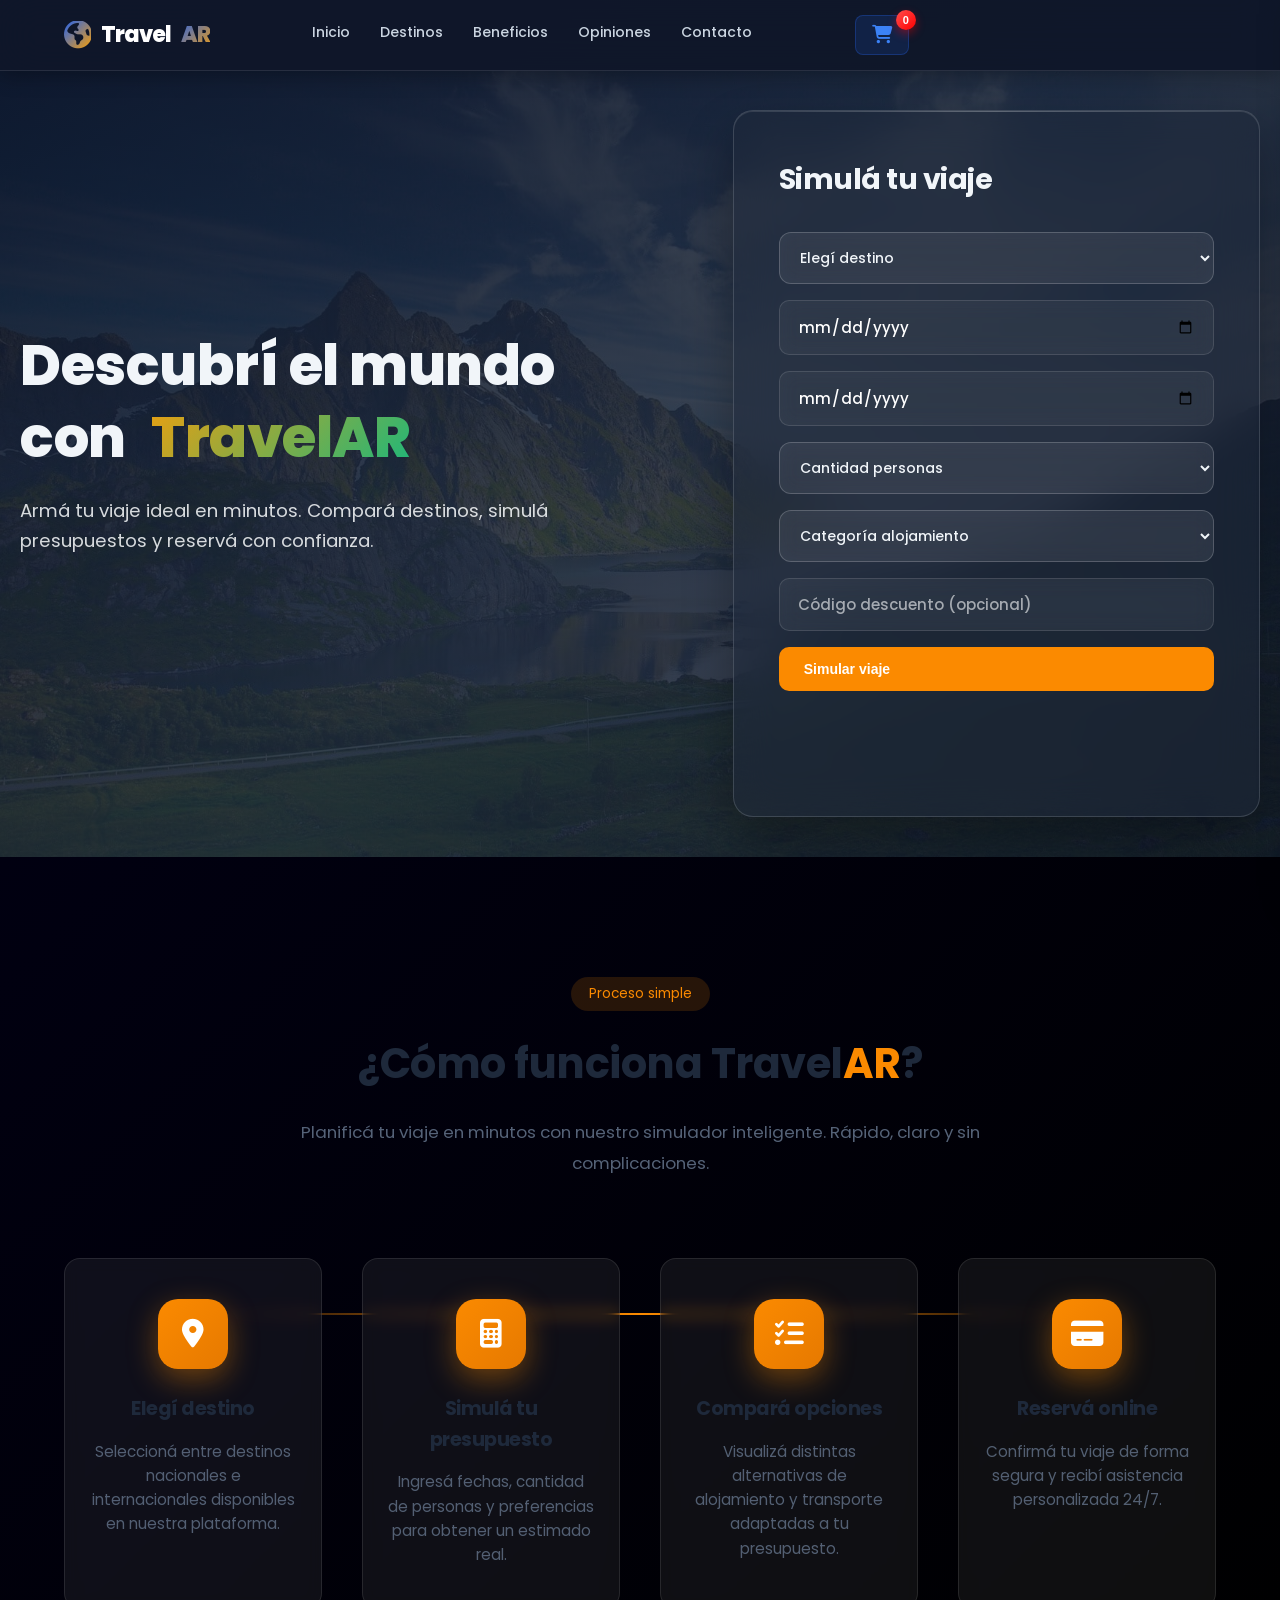
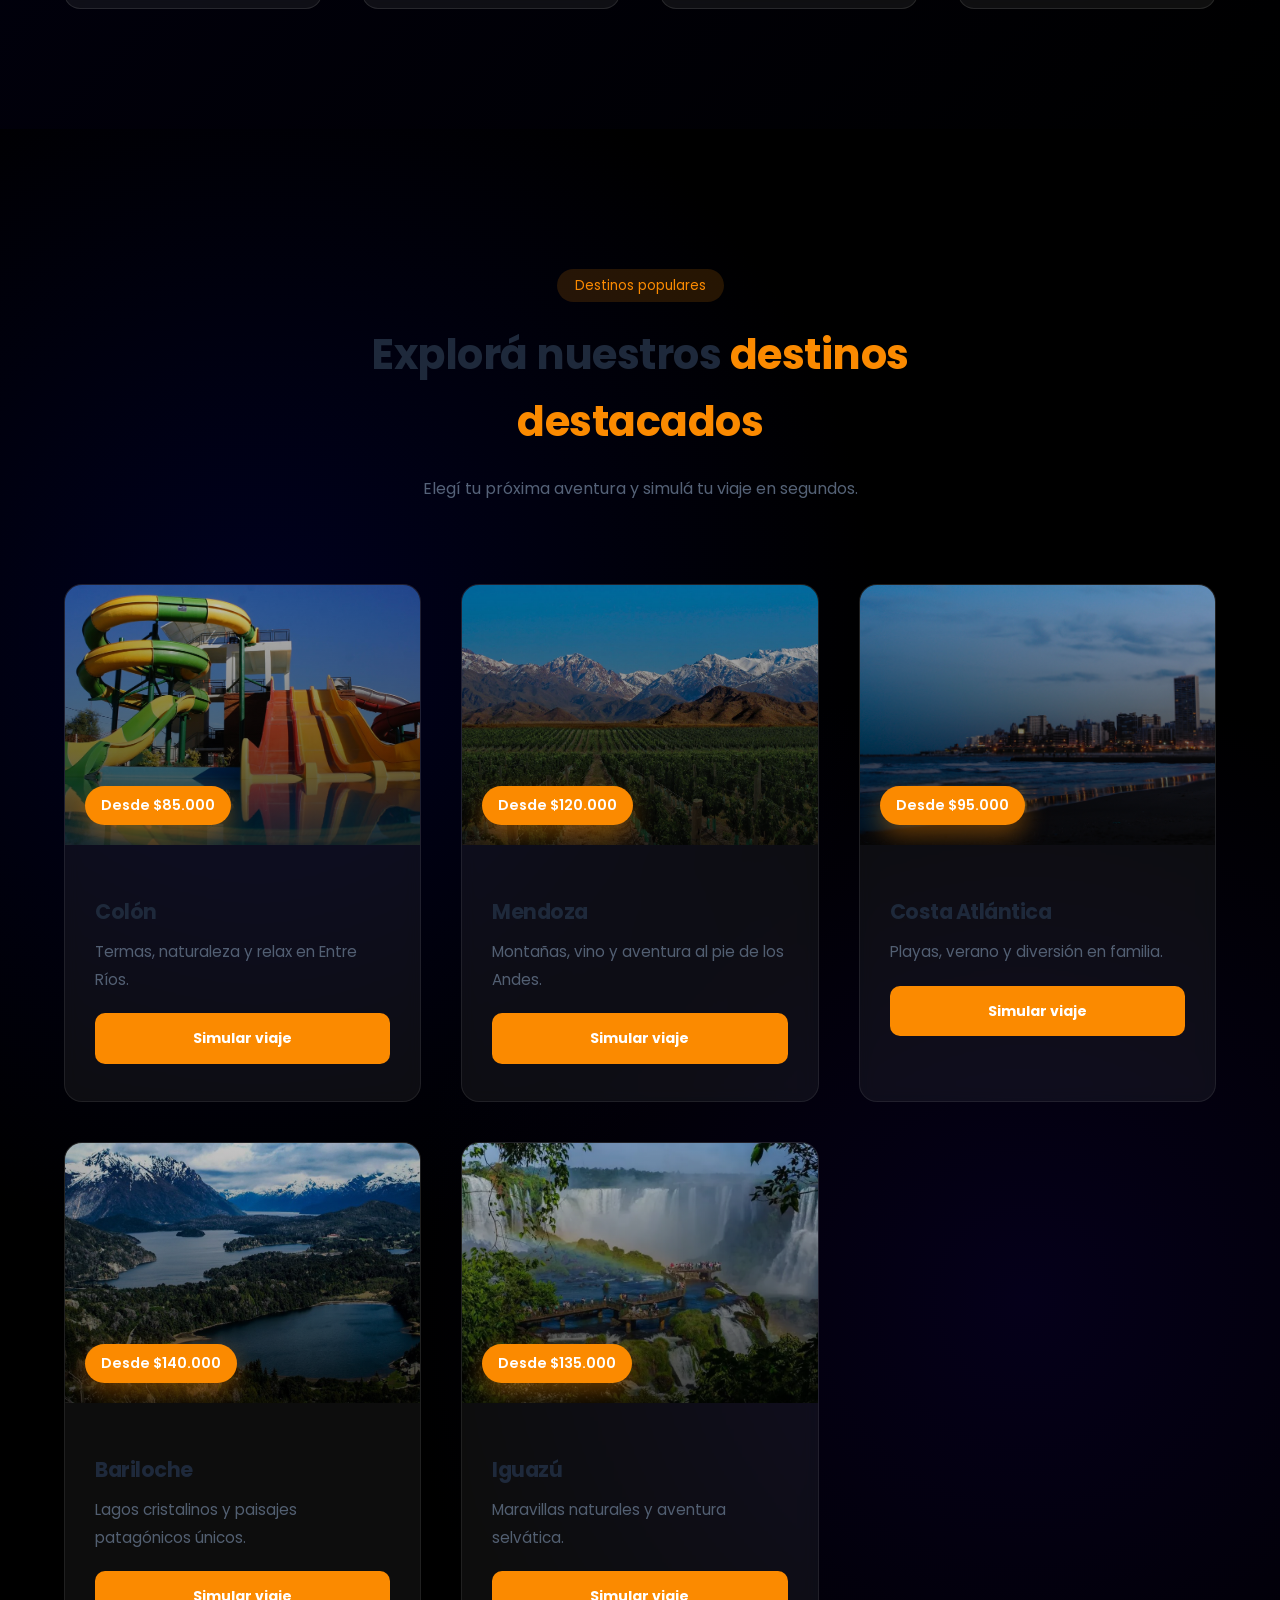
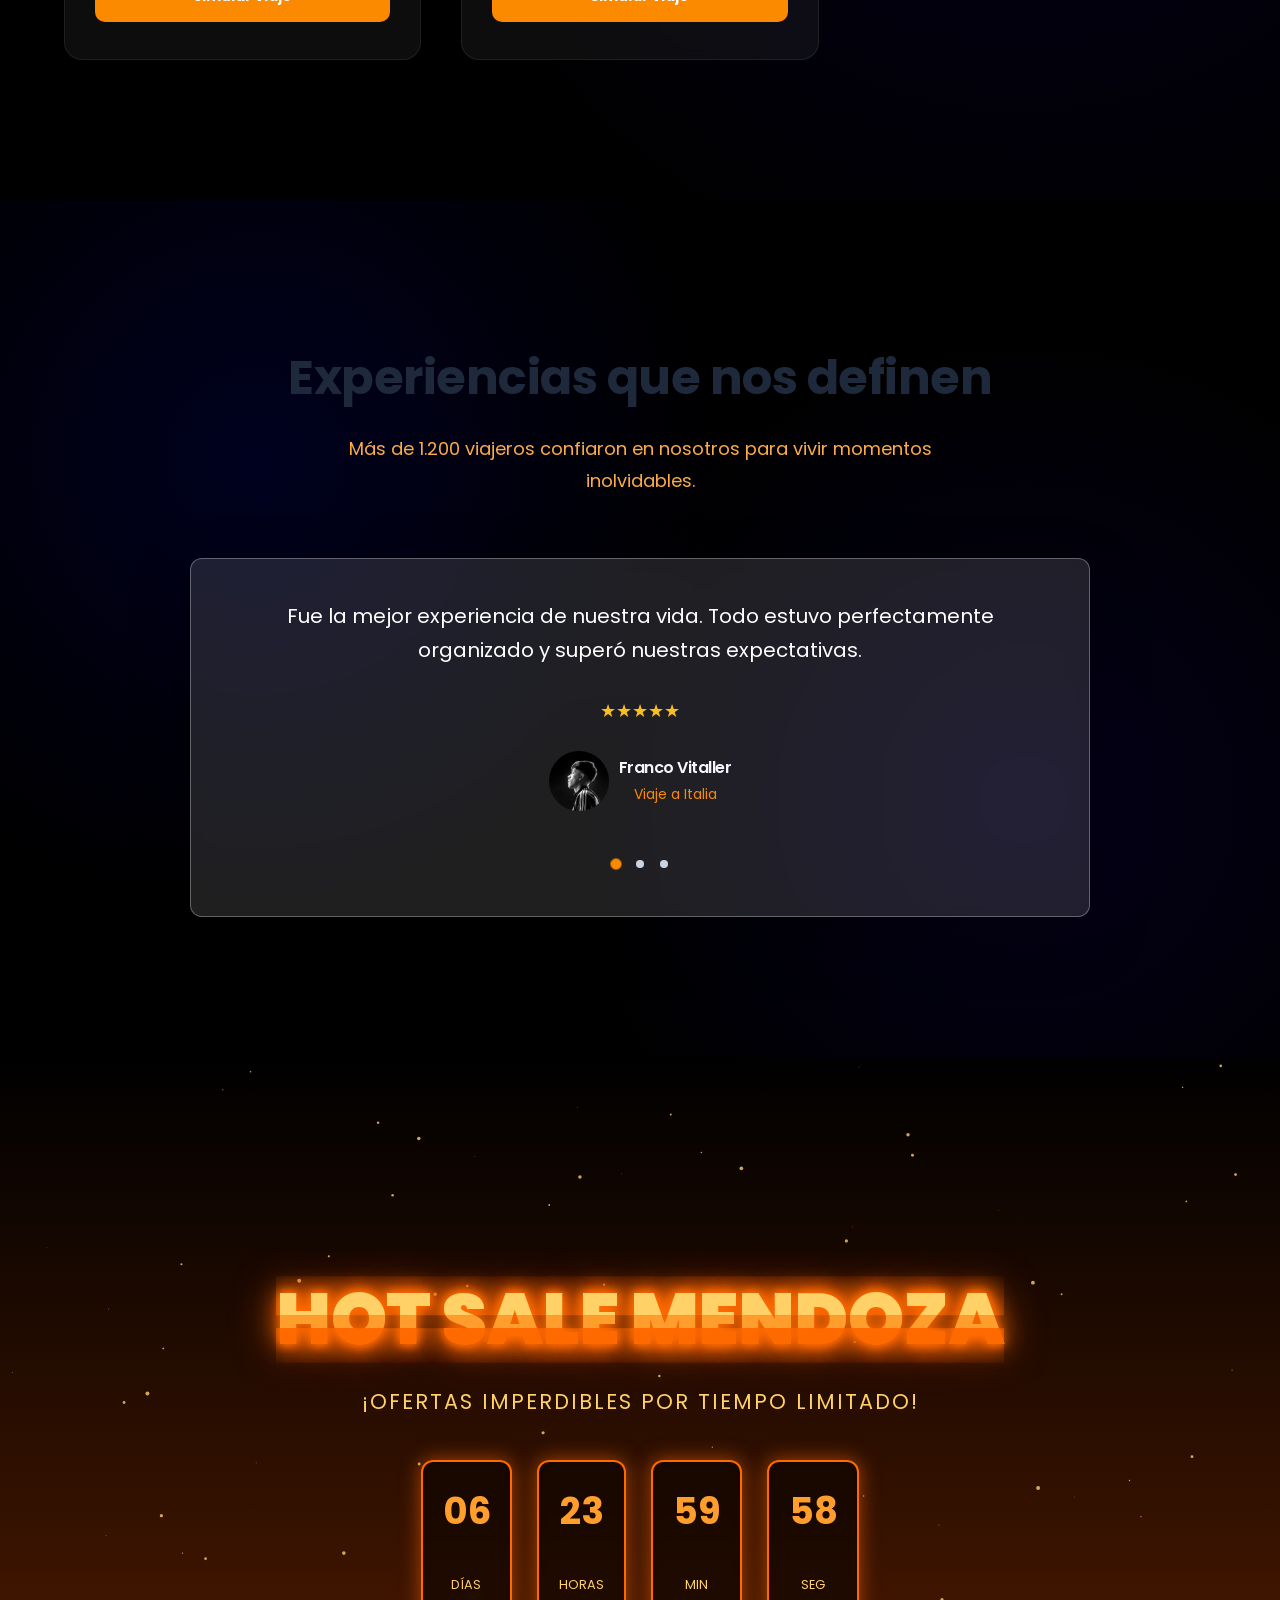
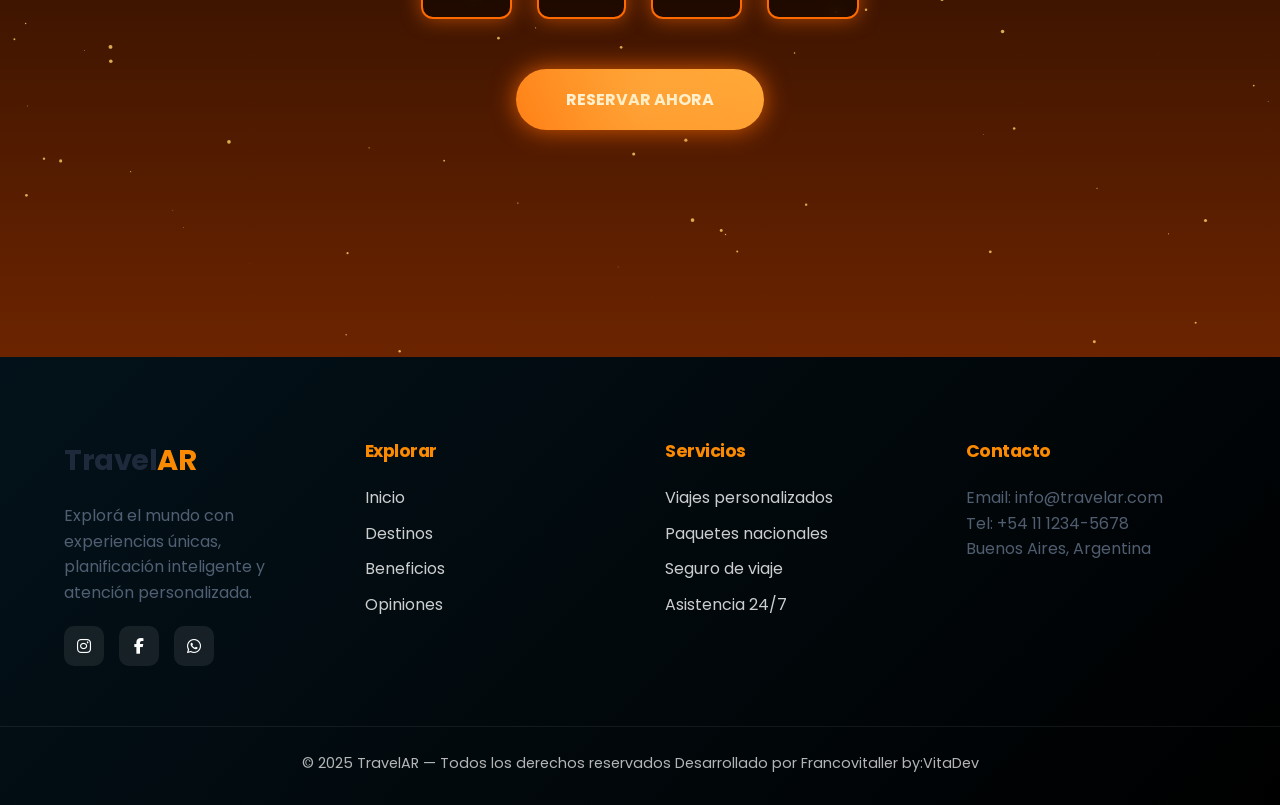
==== commit f62183cb: "Reentrega" ====
--- a/index.html
+++ b/index.html
@@ -15,6 +15,8 @@
     <script src="./scripts/animaciones.js" defer></script>
     <!-- CSS -->
     <link rel="stylesheet" href="./css/estilos.css">
+    <!-- SweetAlert2 -->
+    <script src="https://cdn.jsdelivr.net/npm/sweetalert2@11"></script>
 </head>
 
 <body>
--- a/css/estilos.css
+++ b/css/estilos.css
@@ -469,38 +469,44 @@
 
 .form-group label {
     display: block;
-    font-size: 13px;
-    color: rgba(255,255,255,0.85);
-    margin-bottom: 6px;
-    font-weight: 600;
+    font-size: 15px;
+    color: rgba(255,255,255,0.95);
+    margin-bottom: 8px;
+    font-weight: 700;
+    letter-spacing: 0.3px;
 }
 
 .form-group input,
 .form-group select {
     width: 100%;
-    padding: 10px 12px;
+    padding: 13px 16px;
     border-radius: 8px;
-    border: 1px solid rgba(255,255,255,0.06);
-    background: rgba(255,255,255,0.02);
+    border: 2px solid rgba(255,255,255,0.1);
+    background: rgba(255,255,255,0.03);
     color: white;
     outline: none;
     transition: var(--transition);
+    font-size: 15px;
+    font-weight: 500;
 }
 
 .form-group input:focus,
 .form-group select:focus {
-    border-color: rgba(37,99,235,0.6);
-    box-shadow: 0 6px 18px rgba(59,130,246,0.06);
+    border-color: rgba(37,99,235,0.8);
+    background: rgba(255,255,255,0.06);
+    box-shadow: 0 0 0 4px rgba(59, 130, 246, 0.15);
 }
 
 .form-row {
-    display: flex;
-    gap: 12px;
+    display: grid;
+    grid-template-columns: 1fr 1fr;
+    gap: 18px;
 }
 
 .btn-large {
-    padding: 14px 20px;
+    padding: 16px 28px;
     font-size: 15px;
+    font-weight: 700;
 }
 
 /* Resumen lateral */
@@ -513,16 +519,21 @@
 .resumen-lateral .resumen-item {
     display: flex;
     justify-content: space-between;
-    padding: 10px;
+    padding: 13px;
     border-radius: 8px;
-    background: rgba(255,255,255,0.015);
-    color: rgba(255,255,255,0.9);
+    background: rgba(255,255,255,0.025);
+    color: rgba(255,255,255,0.95);
+    font-size: 15px;
+    font-weight: 500;
 }
 
 .resumen-lateral .total-final {
-    font-weight: 800;
-    font-size: 1.15rem;
+    font-weight: 900;
+    font-size: 1.3rem;
     color: white;
+    padding: 15px;
+    border-top: 2px solid rgba(255,255,255,0.15);
+    border-bottom: 2px solid rgba(255,255,255,0.15);
 }
 
 /* Confirmación */
@@ -532,17 +543,18 @@
 }
 
 .confirmacion-header .icono-exito {
-    width: 84px;
-    height: 84px;
+    width: 110px;
+    height: 110px;
     border-radius: 50%;
-    background: linear-gradient(135deg, rgba(34,197,94,0.12), rgba(16,185,129,0.08));
+    background: linear-gradient(135deg, rgba(34,197,94,0.2), rgba(16,185,129,0.15));
     display: inline-flex;
     align-items: center;
     justify-content: center;
-    margin-bottom: 10px;
-    color: var(--accent);
-    font-size: 34px;
-    box-shadow: 0 10px 30px rgba(16,185,129,0.06);
+    margin-bottom: 15px;
+    color: var(--success);
+    font-size: 50px;
+    box-shadow: 0 15px 40px rgba(16,185,129,0.15);
+    animation: pulse 2s ease-in-out infinite;
 }
 
 .confirmacion-content {
@@ -1065,21 +1077,30 @@
     }
 }
 
+@keyframes pulse {
+    0%, 100% {
+        box-shadow: 0 15px 40px rgba(16,185,129,0.15);
+    }
+    50% {
+        box-shadow: 0 20px 50px rgba(16,185,129,0.25);
+    }
+}
+
 /* =========================
    ALERTS & NOTIFICATIONS
 ========================= */
 
 .alert {
-    padding: 16px 20px;
+    padding: 18px 24px;
     border-radius: 12px;
     margin: 15px 0;
-    border-left: 4px solid;
+    border-left: 5px solid;
     display: flex;
     align-items: center;
-    gap: 12px;
+    gap: 14px;
     animation: slideDown 0.5s ease;
-    font-size: 14px;
-    font-weight: 500;
+    font-size: 15px;
+    font-weight: 600;
 }
 
 .alert-error {
@@ -1117,12 +1138,13 @@
 input[type="number"],
 select,
 textarea {
-    padding: 12px 16px;
-    border: 1.5px solid var(--gray-3);
+    padding: 14px 18px;
+    border: 1.5px solid rgba(255,255,255,0.12);
     border-radius: 10px;
-    background: rgba(255, 255, 255, 0.05);
+    background: rgba(255, 255, 255, 0.06);
     color: #ffffff;
-    font-size: 14px;
+    font-size: 15px;
+    font-weight: 500;
     font-family: inherit;
     transition: var(--transition);
 }
@@ -1132,7 +1154,8 @@
 input[type="tel"]::placeholder,
 select::placeholder,
 textarea::placeholder {
-    color: rgba(222, 222, 223, 0.5);
+    color: rgba(248, 250, 252, 0.6);
+    font-weight: 500;
 }
 
 input[type="text"]:focus,
@@ -1144,8 +1167,8 @@
 textarea:focus {
     outline: none;
     border-color: var(--primary);
-    background: rgba(80, 80, 80, 0.08);
-    box-shadow: 0 0 0 3px rgba(37, 99, 235, 0.1);
+    background: rgba(255,255,255,0.12);
+    box-shadow: 0 0 0 4px rgba(37, 99, 235, 0.15);
 }
 
 input[type="checkbox"],
@@ -1183,16 +1206,18 @@
 }
 
 .card-header {
-    font-size: 18px;
-    font-weight: 700;
+    font-size: 19px;
+    font-weight: 800;
     margin-bottom: 16px;
     color: #f1f5f9;
+    letter-spacing: -0.3px;
 }
 
 .card-body {
-    font-size: 14px;
-    color: rgba(248, 250, 252, 0.8);
-    line-height: 1.6;
+    font-size: 15px;
+    color: rgba(248, 250, 252, 0.85);
+    line-height: 1.7;
+    font-weight: 500;
 }
 
 /* =========================
@@ -1418,15 +1443,17 @@
 }
 
 .checkout-header h1 {
-    font-size: 2.5rem;
-    font-weight: 800;
+    font-size: 2.8rem;
+    font-weight: 900;
     color: #f1f5f9;
-    margin-bottom: 10px;
+    margin-bottom: 12px;
+    letter-spacing: -0.5px;
 }
 
 .checkout-header p {
-    color: rgba(248, 250, 252, 0.7);
-    font-size: 16px;
+    color: rgba(248, 250, 252, 0.8);
+    font-size: 17px;
+    font-weight: 500;
 }
 
 .checkout-content {
@@ -1442,11 +1469,15 @@
     padding: 40px;
 }
 
-.checkout-form h3 {
+.checkout-form h3,
+.carrito-items h3,
+.carrito-summary h3,
+.checkout-summary h3 {
     font-size: 1.5rem;
     color: #f1f5f9;
-    margin-bottom: 25px;
-    font-weight: 700;
+    margin-bottom: 28px;
+    font-weight: 800;
+    letter-spacing: -0.3px;
 }
 
 .form-group {
@@ -1457,8 +1488,9 @@
     display: block;
     margin-bottom: 8px;
     color: #f1f5f9;
-    font-weight: 600;
-    font-size: 14px;
+    font-weight: 700;
+    font-size: 15px;
+    letter-spacing: 0.3px;
 }
 
 .form-group input,
@@ -1563,67 +1595,79 @@
 }
 
 .confirmacion-success h1 {
-    font-size: 2.2rem;
+    font-size: 2.8rem;
     color: #f1f5f9;
-    margin-bottom: 10px;
-    font-weight: 800;
+    margin-bottom: 15px;
+    font-weight: 900;
+    letter-spacing: -0.5px;
 }
 
 .confirmacion-success p {
-    color: rgba(248, 250, 252, 0.7);
-    font-size: 16px;
-    line-height: 1.6;
+    color: rgba(248, 250, 252, 0.85);
+    font-size: 17px;
+    line-height: 1.7;
+    font-weight: 500;
 }
 
 .confirmacion-number {
-    background: rgba(30, 41, 59, 0.5);
-    border: 2px solid rgba(245, 158, 11, 0.3);
-    border-radius: 12px;
-    padding: 20px;
-    margin-bottom: 30px;
+    background: linear-gradient(135deg, rgba(16, 185, 129, 0.1), rgba(34, 197, 94, 0.08));
+    border: 2px solid rgba(16, 185, 129, 0.4);
+    border-radius: 14px;
+    padding: 28px;
+    margin-bottom: 35px;
     text-align: center;
+    box-shadow: 0 8px 20px rgba(16, 185, 129, 0.1);
 }
 
 .confirmacion-number label {
     display: block;
-    color: rgba(248, 250, 252, 0.6);
-    font-size: 13px;
-    font-weight: 600;
+    color: rgba(248, 250, 252, 0.8);
+    font-size: 14px;
+    font-weight: 700;
+    text-transform: uppercase;
+    letter-spacing: 1px;
+    margin-bottom: 12px;
+}
+
+.confirmacion-number span {
+    font-size: 36px;
+    font-weight: 900;
+    color: var(--success);
+    letter-spacing: 3px;
+    font-family: 'Courier New', monospace;
+    text-shadow: 0 2px 8px rgba(16, 185, 129, 0.2);
+}
+
+
+.confirmacion-details {
+    background: rgba(30, 41, 59, 0.6);
+    border: 2px solid rgba(248, 250, 252, 0.12);
+    border-radius: 16px;
+    padding: 35px;
+    margin-bottom: 35px;
+    box-shadow: 0 10px 30px rgba(0, 0, 0, 0.2);
+}
+
+.confirmacion-details h3 {
+    font-size: 1.4rem;
+    color: #f1f5f9;
+    margin-bottom: 25px;
+    font-weight: 800;
     text-transform: uppercase;
     letter-spacing: 0.5px;
-    margin-bottom: 10px;
-}
-
-.confirmacion-number span {
-    font-size: 28px;
-    font-weight: 800;
-    color: var(--secondary);
-    letter-spacing: 2px;
-    font-family: 'Courier New', monospace;
-}
-
-.confirmacion-details {
-    background: rgba(30, 41, 59, 0.4);
-    border: 1px solid rgba(248, 250, 252, 0.1);
-    border-radius: 16px;
-    padding: 30px;
-    margin-bottom: 30px;
-}
-
-.confirmacion-details h3 {
-    font-size: 1.2rem;
-    color: #f1f5f9;
-    margin-bottom: 20px;
-    font-weight: 700;
+    padding-bottom: 15px;
+    border-bottom: 3px solid rgba(245, 158, 11, 0.3);
 }
 
 .detail-row {
     display: flex;
     justify-content: space-between;
-    padding: 12px 0;
-    border-bottom: 1px solid rgba(248, 250, 252, 0.1);
-    font-size: 14px;
-    color: rgba(248, 250, 252, 0.8);
+    align-items: center;
+    padding: 16px 0;
+    border-bottom: 1px solid rgba(248, 250, 252, 0.08);
+    font-size: 15px;
+    color: rgba(248, 250, 252, 0.9);
+    gap: 20px;
 }
 
 .detail-row:last-child {
@@ -1632,7 +1676,8 @@
 
 .detail-row strong {
     color: #f1f5f9;
-    font-weight: 600;
+    font-weight: 700;
+    font-size: 15px;
 }
 
 .confirmacion-actions {
@@ -1673,10 +1718,11 @@
 }
 
 .carrito-header h1 {
-    font-size: 2.5rem;
-    font-weight: 800;
+    font-size: 2.8rem;
+    font-weight: 900;
     color: #f1f5f9;
-    margin-bottom: 10px;
+    margin-bottom: 12px;
+    letter-spacing: -0.5px;
 }
 
 .carrito-content {
@@ -1695,20 +1741,22 @@
 .carrito-items h3 {
     font-size: 1.3rem;
     color: #f1f5f9;
-    margin-bottom: 25px;
-    font-weight: 700;
+    margin-bottom: 28px;
+    font-weight: 800;
+    letter-spacing: -0.3px;
 }
 
 .carrito-item {
-    background: rgba(255, 255, 255, 0.05);
-    border: 1px solid rgba(248, 250, 252, 0.1);
+    background: rgba(255, 255, 255, 0.06);
+    border: 1px solid rgba(248, 250, 252, 0.12);
     border-radius: 12px;
-    padding: 20px;
-    margin-bottom: 15px;
+    padding: 24px;
+    margin-bottom: 18px;
     display: flex;
     justify-content: space-between;
     align-items: flex-start;
     transition: var(--transition);
+    gap: 20px;
 }
 
 .carrito-item:hover {
@@ -1721,35 +1769,38 @@
 }
 
 .item-details h4 {
-    font-size: 16px;
+    font-size: 17px;
     color: #f1f5f9;
-    font-weight: 700;
-    margin-bottom: 8px;
+    font-weight: 800;
+    margin-bottom: 10px;
+    letter-spacing: -0.3px;
 }
 
 .item-details p {
-    font-size: 13px;
-    color: rgba(248, 250, 252, 0.7);
-    margin: 4px 0;
+    font-size: 14px;
+    color: rgba(248, 250, 252, 0.75);
+    margin: 5px 0;
+    font-weight: 500;
 }
 
 .item-price {
-    font-size: 18px;
-    font-weight: 800;
+    font-size: 20px;
+    font-weight: 900;
     color: var(--secondary);
     text-align: right;
-    margin-bottom: 10px;
+    margin-bottom: 12px;
+    text-shadow: 0 2px 4px rgba(245, 158, 11, 0.1);
 }
 
 .item-remove {
-    background: rgba(239, 68, 68, 0.15);
-    border: none;
+    background: rgba(239, 68, 68, 0.2);
+    border: 1px solid rgba(239, 68, 68, 0.4);
     color: #fecaca;
-    padding: 8px 12px;
+    padding: 10px 16px;
     border-radius: 8px;
     cursor: pointer;
-    font-size: 12px;
-    font-weight: 600;
+    font-size: 13px;
+    font-weight: 700;
     transition: var(--transition);
 }
 
@@ -1787,7 +1838,8 @@
     font-size: 1.2rem;
     color: #f1f5f9;
     margin-bottom: 20px;
-    font-weight: 700;
+    font-weight: 800;
+    letter-spacing: -0.2px;
 }
 
 .summary-item {
